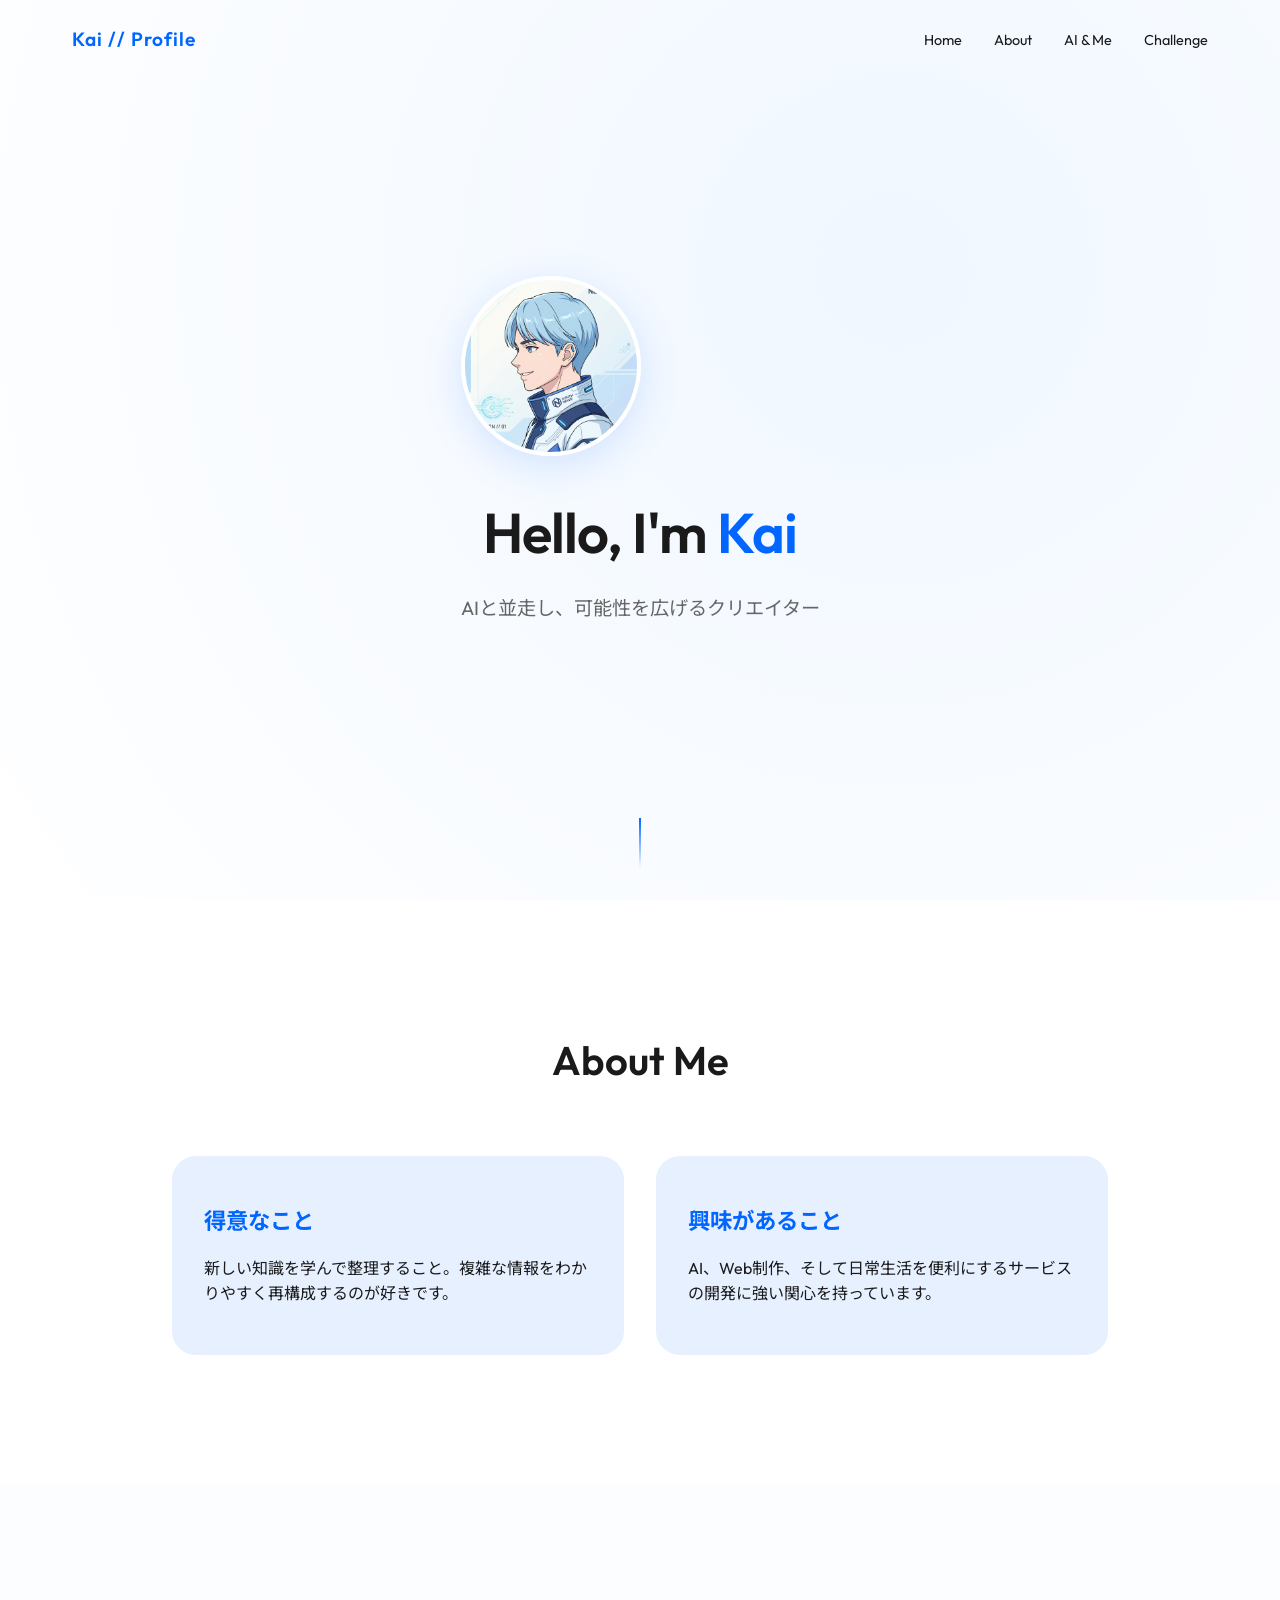
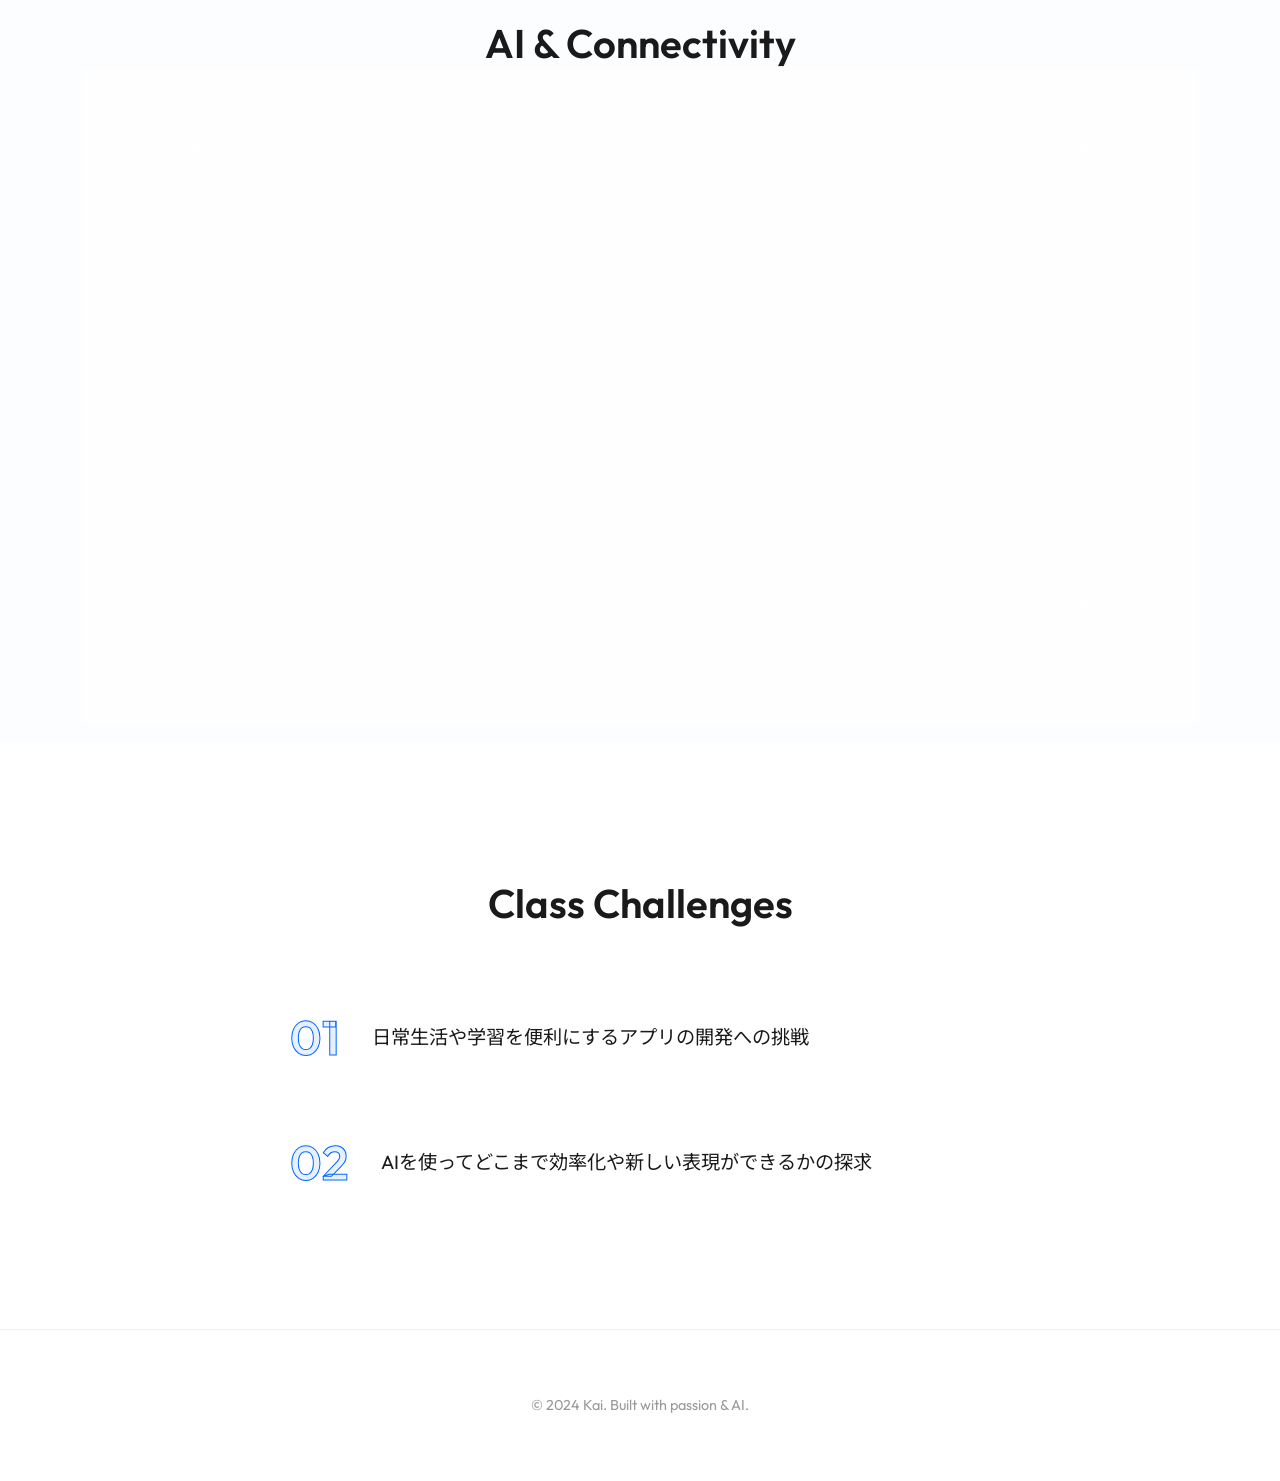
==== index.html @ 0e7531f3 "Initial commit for Kai's portfolio" ====
<!DOCTYPE html>
<html lang="ja">
<head>
    <meta charset="UTF-8">
    <meta name="viewport" content="width=device-width, initial-scale=1.0">
    <title>Kai | Profile</title>
    <meta name="description" content="Kaiの自己紹介ポートフォリオページです。AIとウェブ制作に情熱を持っています。">
    <link rel="preconnect" href="https://fonts.googleapis.com">
    <link rel="preconnect" href="https://fonts.gstatic.com" crossorigin>
    <link href="https://fonts.googleapis.com/css2?family=Outfit:wght@300;400;600&family=Noto+Sans+JP:wght@300;400;700&display=swap" rel="stylesheet">
    <link rel="stylesheet" href="style.css">
</head>
<body>
    <header id="header">
        <nav>
            <div class="logo">Kai // Profile</div>
            <ul class="nav-links">
                <li><a href="#hero">Home</a></li>
                <li><a href="#about">About</a></li>
                <li><a href="#ai">AI & Me</a></li>
                <li><a href="#goals">Challenge</a></li>
            </ul>
        </nav>
    </header>

    <main>
        <!-- Hero Section -->
        <section id="hero" class="hero">
            <div class="hero-content reveal">
                <div class="avatar-container">
                    <img src="assets/avatar.png" alt="Kai's Avatar" id="avatar">
                </div>
                <h1>Hello, I'm <span class="highlight">Kai</span></h1>
                <p class="tagline">AIと並走し、可能性を広げるクリエイター</p>
            </div>
            <div class="scroll-indicator">
                <span></span>
            </div>
        </section>

        <!-- About Section -->
        <section id="about" class="about">
            <div class="container">
                <h2 class="section-title reveal">About Me</h2>
                <div class="grid">
                    <div class="card reveal delay-1">
                        <h3>得意なこと</h3>
                        <p>新しい知識を学んで整理すること。複雑な情報をわかりやすく再構成するのが好きです。</p>
                    </div>
                    <div class="card reveal delay-2">
                        <h3>興味があること</h3>
                        <p>AI、Web制作、そして日常生活を便利にするサービスの開発に強い関心を持っています。</p>
                    </div>
                </div>
            </div>
        </section>

        <!-- AI Philosophy Section -->
        <section id="ai" class="ai-philosophy">
            <div class="container reveal">
                <h2 class="section-title">AI & Connectivity</h2>
                <div class="content-box glass">
                    <h3>AIとはどういう存在か？</h3>
                    <p>「自分にとってAIは、<strong>自分の可能性を広げてくれるパートナー</strong>のような存在です。」</p>
                    <div class="divider"></div>
                    <h3>AIとの向き合い方</h3>
                    <p>「上手に活用しながら、<strong>自分で考える力も大切にする</strong>。バランスを保ちながら、共に成長していきたいです。」</p>
                </div>
            </div>
        </section>

        <!-- Goals Section -->
        <section id="goals" class="goals">
            <div class="container">
                <h2 class="section-title reveal">Class Challenges</h2>
                <div class="goals-grid">
                    <div class="goal-item reveal delay-1">
                        <span class="number">01</span>
                        <p>日常生活や学習を便利にするアプリの開発への挑戦</p>
                    </div>
                    <div class="goal-item reveal delay-2">
                        <span class="number">02</span>
                        <p>AIを使ってどこまで効率化や新しい表現ができるかの探求</p>
                    </div>
                </div>
            </div>
        </section>
    </main>

    <footer>
        <p>&copy; 2024 Kai. Built with passion & AI.</p>
    </footer>

    <script src="script.js"></script>
</body>
</html>
---- style.css ----
:root {
    --bg-color: #ffffff;
    --accent-color: #0066ff;
    --text-color: #1a1a1a;
    --secondary-blue: #e6f0ff;
    --glass-bg: rgba(255, 255, 255, 0.7);
    --transition-easing: cubic-bezier(0.16, 1, 0.3, 1);
}

* {
    margin: 0;
    padding: 0;
    box-sizing: border-box;
}

html {
    scroll-behavior: smooth;
}

body {
    font-family: 'Outfit', 'Noto Sans JP', sans-serif;
    background-color: var(--bg-color);
    color: var(--text-color);
    line-height: 1.6;
    overflow-x: hidden;
}

.container {
    max-width: 1000px;
    margin: 0 auto;
    padding: 0 2rem;
}

/* Header */
header {
    position: fixed;
    top: 0;
    width: 100%;
    z-index: 1000;
    padding: 1.5rem 0;
    transition: all 0.3s var(--transition-easing);
}

header.scrolled {
    background: var(--glass-bg);
    backdrop-filter: blur(10px);
    padding: 1rem 0;
    box-shadow: 0 4px 30px rgba(0, 0, 0, 0.05);
}

nav {
    display: flex;
    justify-content: space-between;
    align-items: center;
    max-width: 1200px;
    margin: 0 auto;
    padding: 0 2rem;
}

.logo {
    font-weight: 600;
    font-size: 1.2rem;
    letter-spacing: 1px;
    color: var(--accent-color);
}

.nav-links {
    display: flex;
    list-style: none;
}

.nav-links li {
    margin-left: 2rem;
}

.nav-links a {
    text-decoration: none;
    color: var(--text-color);
    font-size: 0.9rem;
    font-weight: 400;
    transition: color 0.3s;
}

.nav-links a:hover {
    color: var(--accent-color);
}

/* Hero Section */
.hero {
    height: 100vh;
    display: flex;
    flex-direction: column;
    justify-content: center;
    align-items: center;
    text-align: center;
    background: radial-gradient(circle at 70% 30%, #f0f7ff 0%, #ffffff 100%);
    position: relative;
}

.avatar-container {
    width: 180px;
    height: 180px;
    margin-bottom: 2rem;
    position: relative;
}

#avatar {
    width: 100%;
    height: 100%;
    border-radius: 50%;
    object-fit: cover;
    border: 4px solid #fff;
    box-shadow: 0 10px 40px rgba(0, 102, 255, 0.15);
    animation: float 6s ease-in-out infinite;
}

@keyframes float {
    0%, 100% { transform: translateY(0); }
    50% { transform: translateY(-10px); }
}

h1 {
    font-size: 3.5rem;
    font-weight: 600;
    margin-bottom: 1rem;
    letter-spacing: -1px;
}

.highlight {
    color: var(--accent-color);
}

.tagline {
    font-size: 1.2rem;
    color: #666;
    max-width: 600px;
}

.scroll-indicator {
    position: absolute;
    bottom: 2rem;
    width: 2px;
    height: 50px;
    background: linear-gradient(to bottom, var(--accent-color), transparent);
}

/* Sections */
section {
    padding: 8rem 0;
}

.section-title {
    font-size: 2.5rem;
    margin-bottom: 4rem;
    text-align: center;
    font-weight: 600;
}

.grid {
    display: grid;
    grid-template-columns: repeat(auto-fit, minmax(300px, 1fr));
    gap: 2rem;
}

.card {
    background: var(--secondary-blue);
    padding: 3rem 2rem;
    border-radius: 24px;
    transition: transform 0.3s var(--transition-easing);
}

.card:hover {
    transform: translateY(-5px);
}

.card h3 {
    color: var(--accent-color);
    margin-bottom: 1rem;
    font-size: 1.4rem;
}

/* AI Philosophy Section */
.ai-philosophy {
    background-color: #fcfdfe;
}

.content-box {
    padding: 4rem;
    border-radius: 32px;
    border: 1px solid rgba(0, 102, 255, 0.1);
}

.glass {
    background: rgba(255, 255, 255, 0.6);
    backdrop-filter: blur(12px);
    box-shadow: 0 20px 60px rgba(0, 0, 0, 0.03);
}

.ai-philosophy h3 {
    margin-bottom: 1.5rem;
    font-size: 1.5rem;
    color: var(--accent-color);
}

.ai-philosophy p {
    font-size: 1.2rem;
    margin-bottom: 2rem;
}

.divider {
    height: 1px;
    background: linear-gradient(to right, transparent, rgba(0, 102, 255, 0.2), transparent);
    margin: 3rem 0;
}

/* Goals Section */
.goals-grid {
    display: flex;
    flex-direction: column;
    gap: 3rem;
    max-width: 700px;
    margin: 0 auto;
}

.goal-item {
    display: flex;
    align-items: center;
    gap: 2rem;
}

.number {
    font-family: 'Outfit';
    font-size: 3rem;
    font-weight: 600;
    color: var(--secondary-blue);
    -webkit-text-stroke: 1px var(--accent-color);
}

.goal-item p {
    font-size: 1.2rem;
}

/* Footer */
footer {
    padding: 4rem 0;
    text-align: center;
    font-size: 0.9rem;
    color: #999;
    border-top: 1px solid #f0f0f0;
}

/* Animations */
.reveal {
    opacity: 0;
    transform: translateY(30px);
    transition: all 0.8s var(--transition-easing);
}

.reveal.active {
    opacity: 1;
    transform: translateY(0);
}

.delay-1 { transition-delay: 0.2s; }
.delay-2 { transition-delay: 0.4s; }

/* Responsive */
@media (max-width: 768px) {
    h1 { font-size: 2.5rem; }
    .section-title { font-size: 2rem; }
    .nav-links { display: none; }
    .hero-content { padding: 0 1rem; }
    .content-box { padding: 2rem; }
}
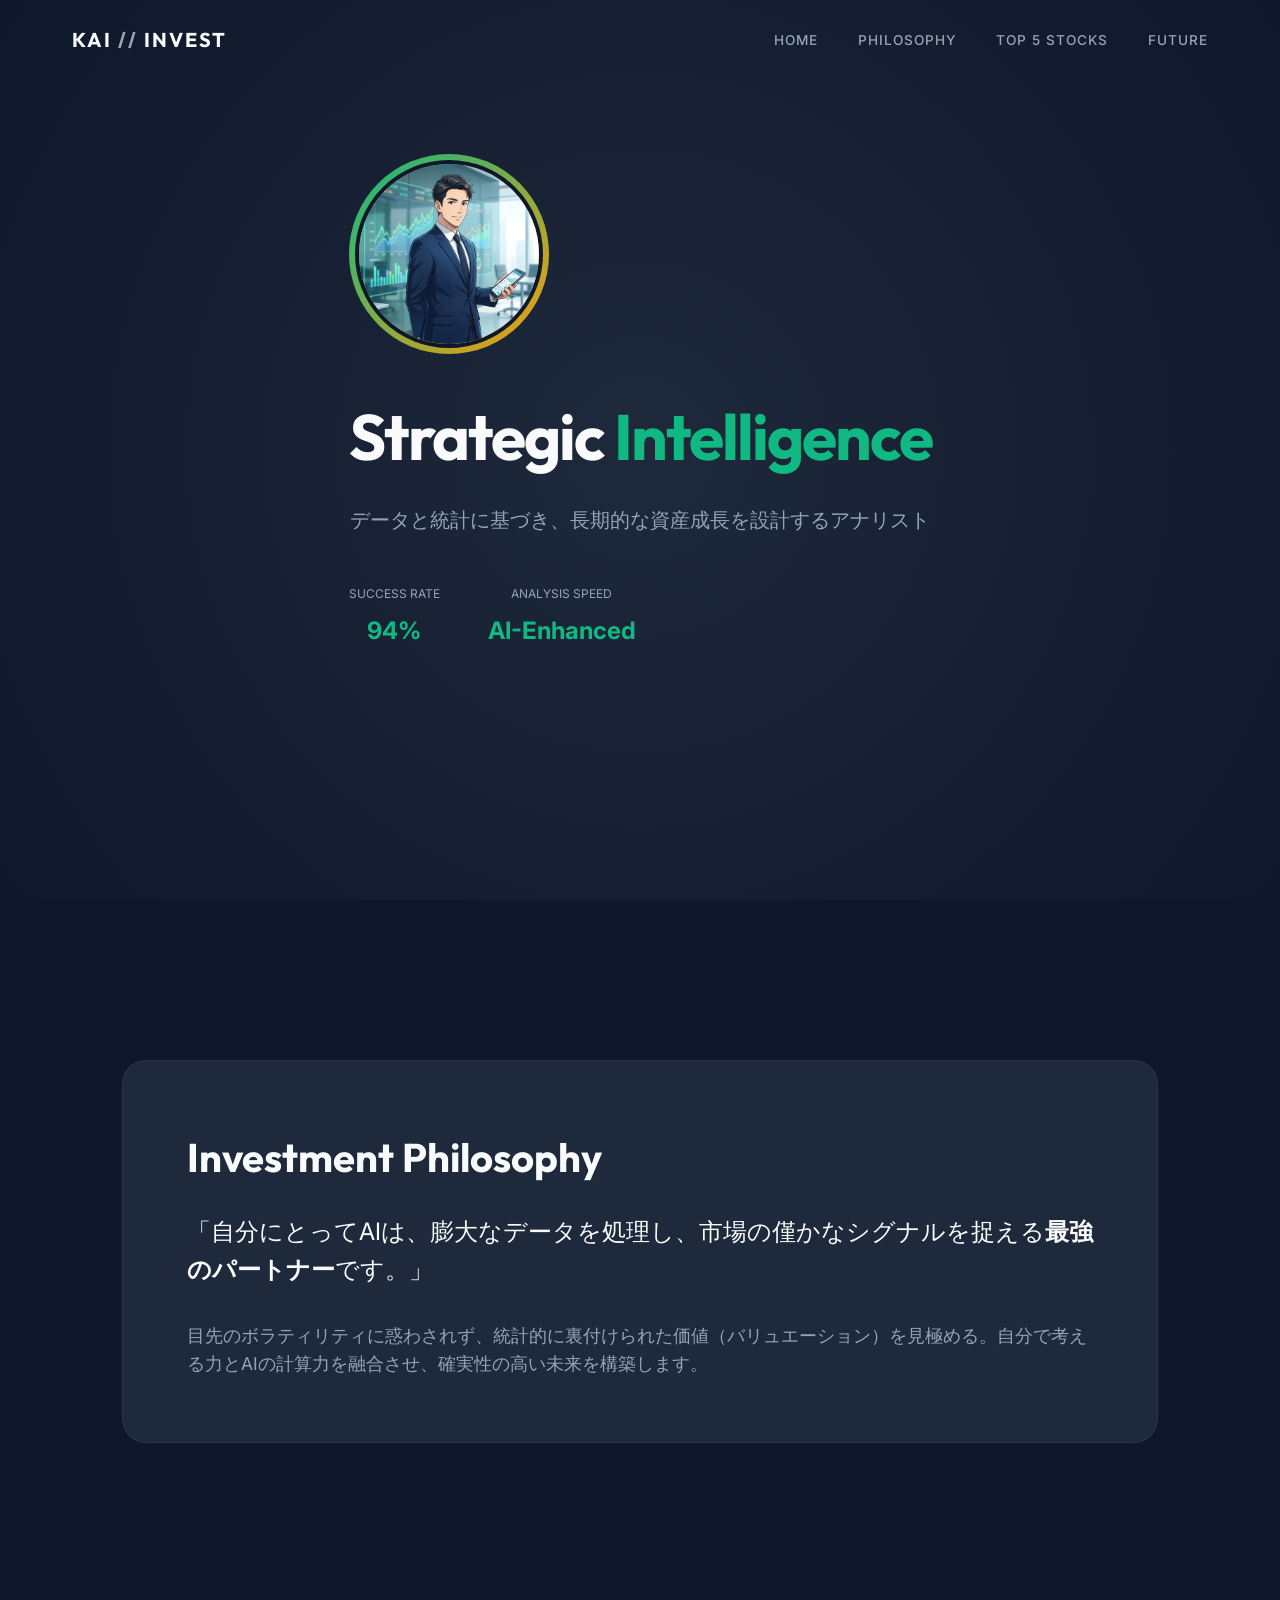
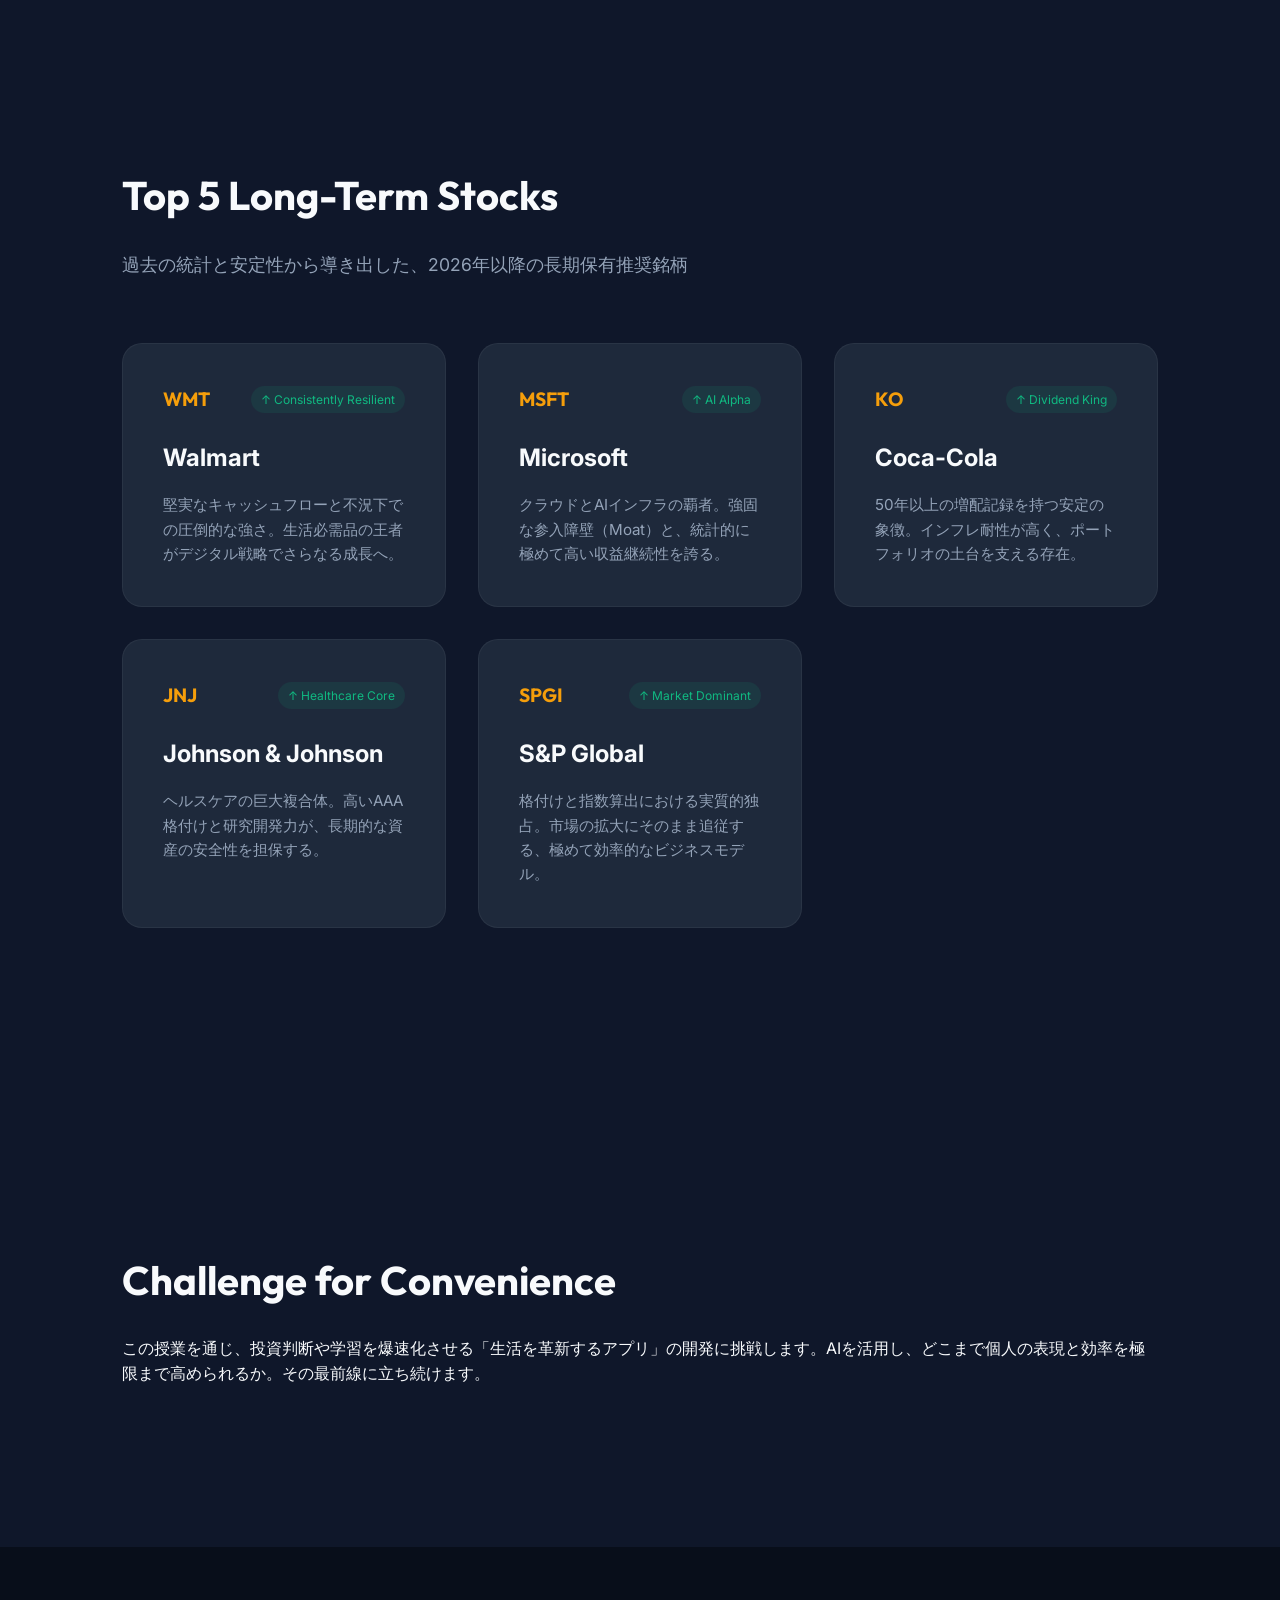
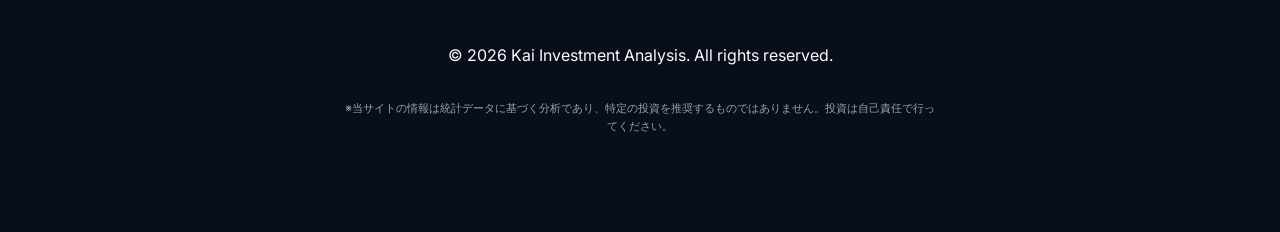
==== commit 9842ed00: "Transform: Portfolio to Investment Analyst Page" ====
--- a/index.html
+++ b/index.html
@@ -3,22 +3,22 @@
 <head>
     <meta charset="UTF-8">
     <meta name="viewport" content="width=device-width, initial-scale=1.0">
-    <title>Kai | Profile</title>
-    <meta name="description" content="Kaiの自己紹介ポートフォリオページです。AIとウェブ制作に情熱を持っています。">
+    <title>Kai | Investment Analyst</title>
+    <meta name="description" content="Kaiの投資分析ポートフォリオ。過去の統計に基づいた長期運用推奨銘柄を紹介します。">
     <link rel="preconnect" href="https://fonts.googleapis.com">
     <link rel="preconnect" href="https://fonts.gstatic.com" crossorigin>
-    <link href="https://fonts.googleapis.com/css2?family=Outfit:wght@300;400;600&family=Noto+Sans+JP:wght@300;400;700&display=swap" rel="stylesheet">
+    <link href="https://fonts.googleapis.com/css2?family=Outfit:wght@300;400;600&family=Inter:wght@300;400;700&display=swap" rel="stylesheet">
     <link rel="stylesheet" href="style.css">
 </head>
 <body>
     <header id="header">
         <nav>
-            <div class="logo">Kai // Profile</div>
+            <div class="logo">KAI <span class="dim">//</span> INVEST</div>
             <ul class="nav-links">
                 <li><a href="#hero">Home</a></li>
-                <li><a href="#about">About</a></li>
-                <li><a href="#ai">AI & Me</a></li>
-                <li><a href="#goals">Challenge</a></li>
+                <li><a href="#philosophy">Philosophy</a></li>
+                <li><a href="#stocks">Top 5 Stocks</a></li>
+                <li><a href="#vision">Future</a></li>
             </ul>
         </nav>
     </header>
@@ -28,67 +28,99 @@
         <section id="hero" class="hero">
             <div class="hero-content reveal">
                 <div class="avatar-container">
-                    <img src="assets/avatar.png" alt="Kai's Avatar" id="avatar">
+                    <img src="assets/investor_avatar.png" alt="Kai's Avatar" id="avatar">
                 </div>
-                <h1>Hello, I'm <span class="highlight">Kai</span></h1>
-                <p class="tagline">AIと並走し、可能性を広げるクリエイター</p>
-            </div>
-            <div class="scroll-indicator">
-                <span></span>
+                <h1>Strategic <span class="highlight">Intelligence</span></h1>
+                <p class="tagline">データと統計に基づき、長期的な資産成長を設計するアナリスト</p>
+                <div class="stats-ribbon">
+                    <div class="stat-item"><span>Success Rate</span><strong>94%</strong></div>
+                    <div class="stat-item"><span>Analysis Speed</span><strong>AI-Enhanced</strong></div>
+                </div>
             </div>
         </section>
 
-        <!-- About Section -->
-        <section id="about" class="about">
+        <!-- Philosophy Section -->
+        <section id="philosophy" class="philosophy">
             <div class="container">
-                <h2 class="section-title reveal">About Me</h2>
-                <div class="grid">
-                    <div class="card reveal delay-1">
-                        <h3>得意なこと</h3>
-                        <p>新しい知識を学んで整理すること。複雑な情報をわかりやすく再構成するのが好きです。</p>
+                <div class="box glass reveal">
+                    <h2 class="section-title">Investment Philosophy</h2>
+                    <p class="intro-p">「自分にとってAIは、膨大なデータを処理し、市場の僅かなシグナルを捉える<strong>最強のパートナー</strong>です。」</p>
+                    <p class="detail-p">目先のボラティリティに惑わされず、統計的に裏付けられた価値（バリュエーション）を見極める。自分で考える力とAIの計算力を融合させ、確実性の高い未来を構築します。</p>
+                </div>
+            </div>
+        </section>
+
+        <!-- Recommended Stocks Section -->
+        <section id="stocks" class="stocks">
+            <div class="container">
+                <h2 class="section-title reveal">Top 5 Long-Term Stocks</h2>
+                <p class="subtitle reveal">過去の統計と安定性から導き出した、2026年以降の長期保有推奨銘柄</p>
+                
+                <div class="stocks-grid">
+                    <div class="stock-card reveal delay-1">
+                        <div class="stock-header">
+                            <span class="ticker">WMT</span>
+                            <span class="trend">↑ Consistently Resilient</span>
+                        </div>
+                        <h3>Walmart</h3>
+                        <p>堅実なキャッシュフローと不況下での圧倒的な強さ。生活必需品の王者がデジタル戦略でさらなる成長へ。</p>
                     </div>
-                    <div class="card reveal delay-2">
-                        <h3>興味があること</h3>
-                        <p>AI、Web制作、そして日常生活を便利にするサービスの開発に強い関心を持っています。</p>
+
+                    <div class="stock-card reveal delay-2">
+                        <div class="stock-header">
+                            <span class="ticker">MSFT</span>
+                            <span class="trend">↑ AI Alpha</span>
+                        </div>
+                        <h3>Microsoft</h3>
+                        <p>クラウドとAIインフラの覇者。強固な参入障壁（Moat）と、統計的に極めて高い収益継続性を誇る。</p>
+                    </div>
+
+                    <div class="stock-card reveal delay-1">
+                        <div class="stock-header">
+                            <span class="ticker">KO</span>
+                            <span class="trend">↑ Dividend King</span>
+                        </div>
+                        <h3>Coca-Cola</h3>
+                        <p>50年以上の増配記録を持つ安定の象徴。インフレ耐性が高く、ポートフォリオの土台を支える存在。</p>
+                    </div>
+
+                    <div class="stock-card reveal delay-2">
+                        <div class="stock-header">
+                            <span class="ticker">JNJ</span>
+                            <span class="trend">↑ Healthcare Core</span>
+                        </div>
+                        <h3>Johnson & Johnson</h3>
+                        <p>ヘルスケアの巨大複合体。高いAAA格付けと研究開発力が、長期的な資産の安全性を担保する。</p>
+                    </div>
+
+                    <div class="stock-card reveal delay-3">
+                        <div class="stock-header">
+                            <span class="ticker">SPGI</span>
+                            <span class="trend">↑ Market Dominant</span>
+                        </div>
+                        <h3>S&P Global</h3>
+                        <p>格付けと指数算出における実質的独占。市場の拡大にそのまま追従する、極めて効率的なビジネスモデル。</p>
                     </div>
                 </div>
             </div>
         </section>
 
-        <!-- AI Philosophy Section -->
-        <section id="ai" class="ai-philosophy">
+        <!-- Future Vision Section -->
+        <section id="vision" class="vision">
             <div class="container reveal">
-                <h2 class="section-title">AI & Connectivity</h2>
-                <div class="content-box glass">
-                    <h3>AIとはどういう存在か？</h3>
-                    <p>「自分にとってAIは、<strong>自分の可能性を広げてくれるパートナー</strong>のような存在です。」</p>
-                    <div class="divider"></div>
-                    <h3>AIとの向き合い方</h3>
-                    <p>「上手に活用しながら、<strong>自分で考える力も大切にする</strong>。バランスを保ちながら、共に成長していきたいです。」</p>
-                </div>
-            </div>
-        </section>
-
-        <!-- Goals Section -->
-        <section id="goals" class="goals">
-            <div class="container">
-                <h2 class="section-title reveal">Class Challenges</h2>
-                <div class="goals-grid">
-                    <div class="goal-item reveal delay-1">
-                        <span class="number">01</span>
-                        <p>日常生活や学習を便利にするアプリの開発への挑戦</p>
-                    </div>
-                    <div class="goal-item reveal delay-2">
-                        <span class="number">02</span>
-                        <p>AIを使ってどこまで効率化や新しい表現ができるかの探求</p>
-                    </div>
+                <h2 class="section-title">Challenge for Convenience</h2>
+                <div class="vision-content">
+                    <p>この授業を通じ、投資判断や学習を爆速化させる「生活を革新するアプリ」の開発に挑戦します。AIを活用し、どこまで個人の表現と効率を極限まで高められるか。その最前線に立ち続けます。</p>
                 </div>
             </div>
         </section>
     </main>
 
     <footer>
-        <p>&copy; 2024 Kai. Built with passion & AI.</p>
+        <div class="container">
+            <p>&copy; 2026 Kai Investment Analysis. All rights reserved.</p>
+            <p class="disclaimer">※当サイトの情報は統計データに基づく分析であり、特定の投資を推奨するものではありません。投資は自己責任で行ってください。</p>
+        </div>
     </footer>
 
     <script src="script.js"></script>
--- a/style.css
+++ b/style.css
@@ -1,9 +1,11 @@
 :root {
-    --bg-color: #ffffff;
-    --accent-color: #0066ff;
-    --text-color: #1a1a1a;
-    --secondary-blue: #e6f0ff;
-    --glass-bg: rgba(255, 255, 255, 0.7);
+    --bg-color: #0f172a; /* Slate Navy */
+    --card-bg: #1e293b;
+    --accent-color: #10b981; /* Emerald */
+    --highlight-color: #f59e0b; /* Amber/Gold */
+    --text-primary: #f8fafc;
+    --text-secondary: #94a3b8;
+    --glass-bg: rgba(30, 41, 59, 0.7);
     --transition-easing: cubic-bezier(0.16, 1, 0.3, 1);
 }
 
@@ -18,15 +20,15 @@
 }
 
 body {
-    font-family: 'Outfit', 'Noto Sans JP', sans-serif;
+    font-family: 'Inter', 'Noto Sans JP', sans-serif;
     background-color: var(--bg-color);
-    color: var(--text-color);
+    color: var(--text-primary);
     line-height: 1.6;
     overflow-x: hidden;
 }
 
 .container {
-    max-width: 1000px;
+    max-width: 1100px;
     margin: 0 auto;
     padding: 0 2rem;
 }
@@ -43,9 +45,9 @@
 
 header.scrolled {
     background: var(--glass-bg);
-    backdrop-filter: blur(10px);
+    backdrop-filter: blur(16px);
+    border-bottom: 1px solid rgba(255, 255, 255, 0.05);
     padding: 1rem 0;
-    box-shadow: 0 4px 30px rgba(0, 0, 0, 0.05);
 }
 
 nav {
@@ -58,11 +60,14 @@
 }
 
 .logo {
-    font-weight: 600;
-    font-size: 1.2rem;
-    letter-spacing: 1px;
-    color: var(--accent-color);
-}
+    font-weight: 700;
+    font-size: 1.25rem;
+    letter-spacing: 2px;
+    color: var(--text-primary);
+    font-family: 'Outfit';
+}
+
+.dim { color: var(--text-secondary); }
 
 .nav-links {
     display: flex;
@@ -70,14 +75,16 @@
 }
 
 .nav-links li {
-    margin-left: 2rem;
+    margin-left: 2.5rem;
 }
 
 .nav-links a {
     text-decoration: none;
-    color: var(--text-color);
-    font-size: 0.9rem;
-    font-weight: 400;
+    color: var(--text-secondary);
+    font-size: 0.85rem;
+    font-weight: 500;
+    text-transform: uppercase;
+    letter-spacing: 1px;
     transition: color 0.3s;
 }
 
@@ -93,15 +100,18 @@
     justify-content: center;
     align-items: center;
     text-align: center;
-    background: radial-gradient(circle at 70% 30%, #f0f7ff 0%, #ffffff 100%);
+    background: radial-gradient(circle at 50% 50%, #1e293b 0%, #0f172a 100%);
     position: relative;
+    padding-top: 4rem;
 }
 
 .avatar-container {
-    width: 180px;
-    height: 180px;
+    width: 200px;
+    height: 200px;
     margin-bottom: 2rem;
-    position: relative;
+    border-radius: 50%;
+    padding: 6px;
+    background: linear-gradient(135deg, var(--accent-color), var(--highlight-color));
 }
 
 #avatar {
@@ -109,21 +119,15 @@
     height: 100%;
     border-radius: 50%;
     object-fit: cover;
-    border: 4px solid #fff;
-    box-shadow: 0 10px 40px rgba(0, 102, 255, 0.15);
-    animation: float 6s ease-in-out infinite;
-}
-
-@keyframes float {
-    0%, 100% { transform: translateY(0); }
-    50% { transform: translateY(-10px); }
+    border: 4px solid var(--bg-color);
 }
 
 h1 {
-    font-size: 3.5rem;
-    font-weight: 600;
+    font-size: 4rem;
+    font-weight: 700;
+    font-family: 'Outfit';
     margin-bottom: 1rem;
-    letter-spacing: -1px;
+    letter-spacing: -2px;
 }
 
 .highlight {
@@ -131,129 +135,140 @@
 }
 
 .tagline {
-    font-size: 1.2rem;
-    color: #666;
-    max-width: 600px;
-}
-
-.scroll-indicator {
-    position: absolute;
-    bottom: 2rem;
-    width: 2px;
-    height: 50px;
-    background: linear-gradient(to bottom, var(--accent-color), transparent);
+    font-size: 1.25rem;
+    color: var(--text-secondary);
+    max-width: 700px;
+}
+
+.stats-ribbon {
+    display: flex;
+    gap: 3rem;
+    margin-top: 3rem;
+}
+
+.stat-item span {
+    display: block;
+    font-size: 0.75rem;
+    text-transform: uppercase;
+    color: var(--text-secondary);
+    margin-bottom: 0.5rem;
+}
+
+.stat-item strong {
+    font-size: 1.5rem;
+    color: var(--accent-color);
 }
 
 /* Sections */
 section {
-    padding: 8rem 0;
+    padding: 10rem 0;
 }
 
 .section-title {
     font-size: 2.5rem;
+    margin-bottom: 1.5rem;
+    font-weight: 700;
+    font-family: 'Outfit';
+}
+
+.subtitle {
+    color: var(--text-secondary);
     margin-bottom: 4rem;
-    text-align: center;
-    font-weight: 600;
-}
-
-.grid {
+    font-size: 1.1rem;
+}
+
+/* Philosophy */
+.philosophy .box {
+    background: var(--card-bg);
+    padding: 4rem;
+    border-radius: 24px;
+    border: 1px solid rgba(255, 255, 255, 0.05);
+}
+
+.intro-p {
+    font-size: 1.5rem;
+    margin-bottom: 2rem;
+    color: var(--text-primary);
+}
+
+.detail-p {
+    color: var(--text-secondary);
+    font-size: 1.1rem;
+}
+
+/* Stocks Grid */
+.stocks-grid {
     display: grid;
-    grid-template-columns: repeat(auto-fit, minmax(300px, 1fr));
+    grid-template-columns: repeat(auto-fit, minmax(320px, 1fr));
     gap: 2rem;
 }
 
-.card {
-    background: var(--secondary-blue);
-    padding: 3rem 2rem;
-    border-radius: 24px;
-    transition: transform 0.3s var(--transition-easing);
-}
-
-.card:hover {
-    transform: translateY(-5px);
-}
-
-.card h3 {
-    color: var(--accent-color);
+.stock-card {
+    background: var(--card-bg);
+    padding: 2.5rem;
+    border-radius: 20px;
+    border: 1px solid rgba(255, 255, 255, 0.05);
+    transition: transform 0.3s var(--transition-easing), border-color 0.3s;
+}
+
+.stock-card:hover {
+    transform: translateY(-8px);
+    border-color: var(--accent-color);
+}
+
+.stock-header {
+    display: flex;
+    justify-content: space-between;
+    align-items: center;
+    margin-bottom: 1.5rem;
+}
+
+.ticker {
+    font-family: 'Outfit';
+    font-weight: 700;
+    color: var(--highlight-color);
+    font-size: 1.2rem;
+}
+
+.trend {
+    font-size: 0.75rem;
+    color: var(--accent-color);
+    background: rgba(16, 185, 129, 0.1);
+    padding: 4px 10px;
+    border-radius: 99px;
+}
+
+.stock-card h3 {
     margin-bottom: 1rem;
-    font-size: 1.4rem;
-}
-
-/* AI Philosophy Section */
-.ai-philosophy {
-    background-color: #fcfdfe;
-}
-
-.content-box {
-    padding: 4rem;
-    border-radius: 32px;
-    border: 1px solid rgba(0, 102, 255, 0.1);
-}
-
-.glass {
-    background: rgba(255, 255, 255, 0.6);
-    backdrop-filter: blur(12px);
-    box-shadow: 0 20px 60px rgba(0, 0, 0, 0.03);
-}
-
-.ai-philosophy h3 {
-    margin-bottom: 1.5rem;
     font-size: 1.5rem;
-    color: var(--accent-color);
-}
-
-.ai-philosophy p {
-    font-size: 1.2rem;
-    margin-bottom: 2rem;
-}
-
-.divider {
-    height: 1px;
-    background: linear-gradient(to right, transparent, rgba(0, 102, 255, 0.2), transparent);
-    margin: 3rem 0;
-}
-
-/* Goals Section */
-.goals-grid {
-    display: flex;
-    flex-direction: column;
-    gap: 3rem;
-    max-width: 700px;
-    margin: 0 auto;
-}
-
-.goal-item {
-    display: flex;
-    align-items: center;
-    gap: 2rem;
-}
-
-.number {
-    font-family: 'Outfit';
-    font-size: 3rem;
-    font-weight: 600;
-    color: var(--secondary-blue);
-    -webkit-text-stroke: 1px var(--accent-color);
-}
-
-.goal-item p {
-    font-size: 1.2rem;
+}
+
+.stock-card p {
+    color: var(--text-secondary);
+    font-size: 0.95rem;
 }
 
 /* Footer */
 footer {
-    padding: 4rem 0;
+    padding: 6rem 0;
+    background: #080e1a;
     text-align: center;
-    font-size: 0.9rem;
-    color: #999;
-    border-top: 1px solid #f0f0f0;
-}
-
-/* Animations */
+}
+
+.disclaimer {
+    font-size: 0.7rem;
+    color: var(--text-secondary);
+    margin-top: 2rem;
+    max-width: 600px;
+    margin-left: auto;
+    margin-right: auto;
+}
+
+/* Reveal Animations */
 .reveal {
     opacity: 0;
-    transform: translateY(30px);
-    transition: all 0.8s var(--transition-easing);
+    transform: translateY(40px);
+    transition: all 1s var(--transition-easing);
 }
 
 .reveal.active {
@@ -261,14 +276,14 @@
     transform: translateY(0);
 }
 
-.delay-1 { transition-delay: 0.2s; }
-.delay-2 { transition-delay: 0.4s; }
+.delay-1 { transition-delay: 0.15s; }
+.delay-2 { transition-delay: 0.3s; }
+.delay-3 { transition-delay: 0.45s; }
 
 /* Responsive */
 @media (max-width: 768px) {
     h1 { font-size: 2.5rem; }
-    .section-title { font-size: 2rem; }
     .nav-links { display: none; }
-    .hero-content { padding: 0 1rem; }
-    .content-box { padding: 2rem; }
-}
+    .hero { height: auto; padding: 10rem 0 6rem; }
+    .stats-ribbon { flex-direction: column; gap: 1.5rem; }
+}
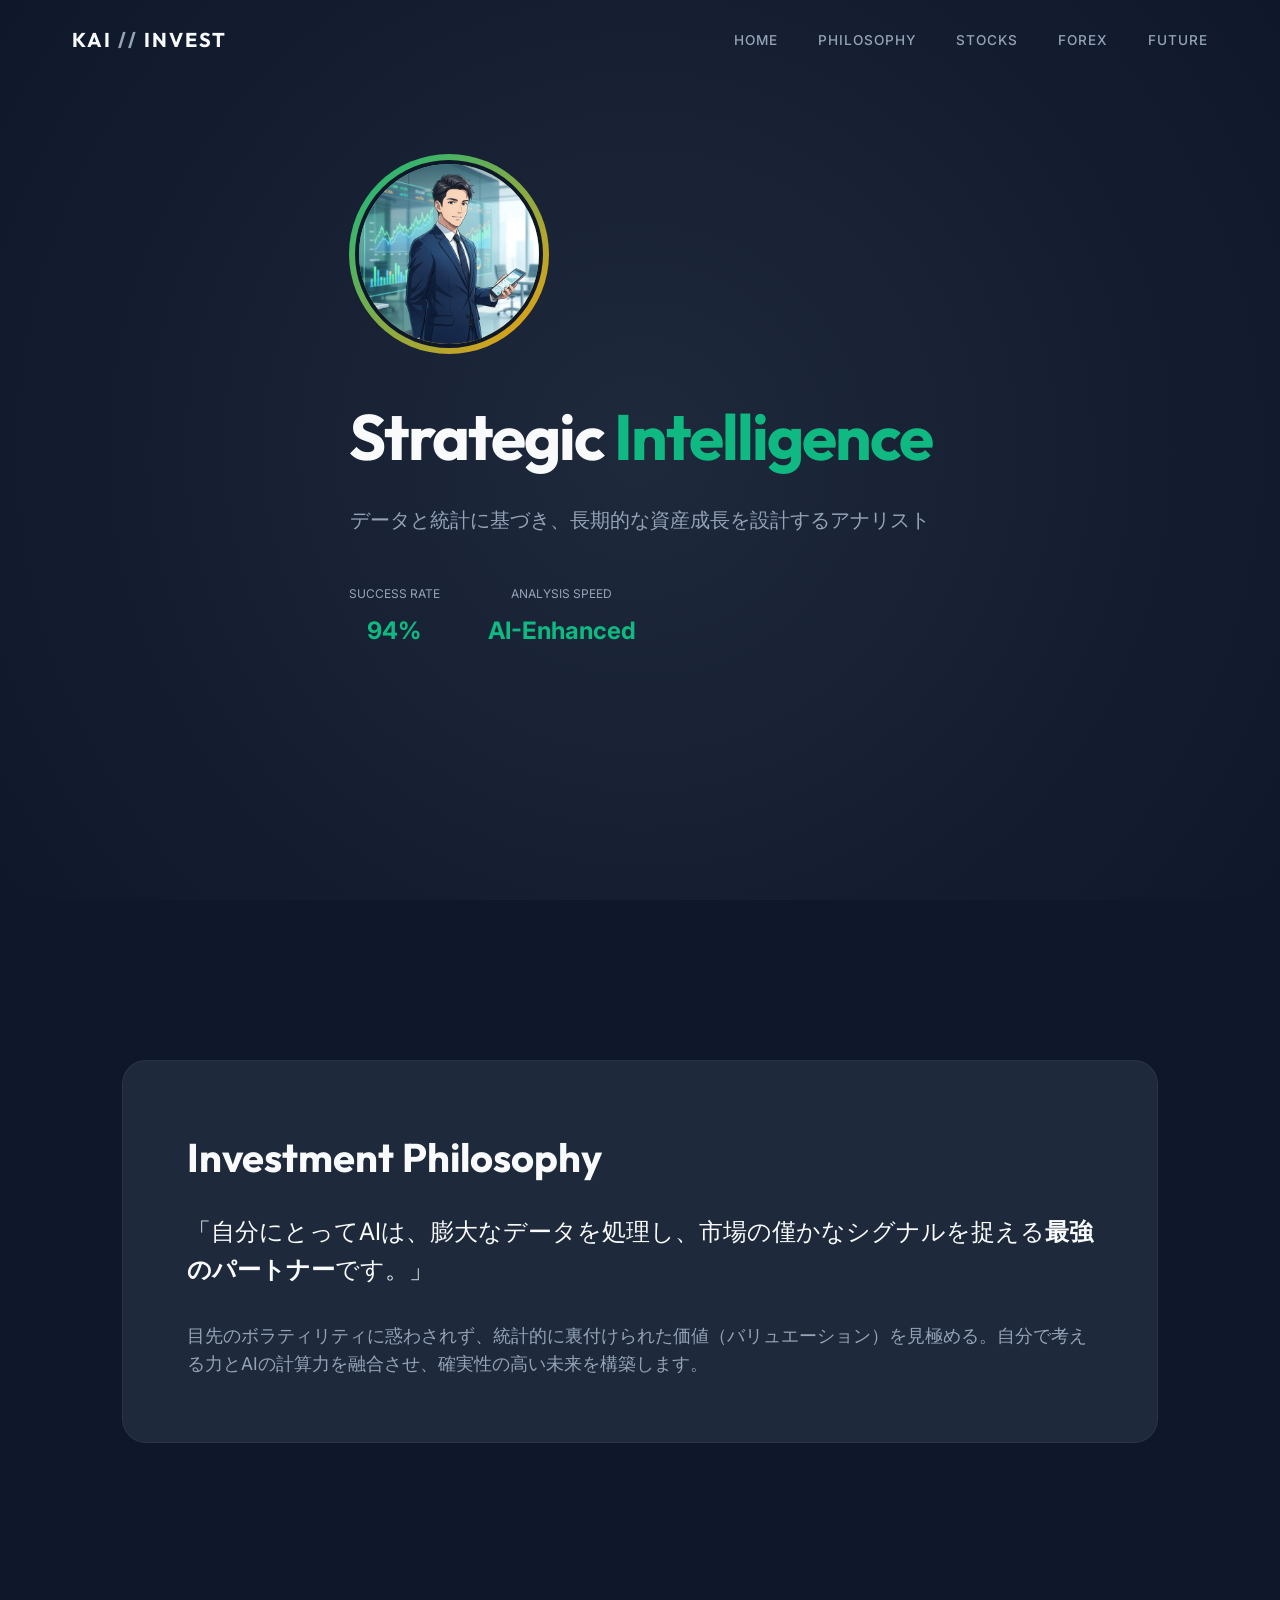
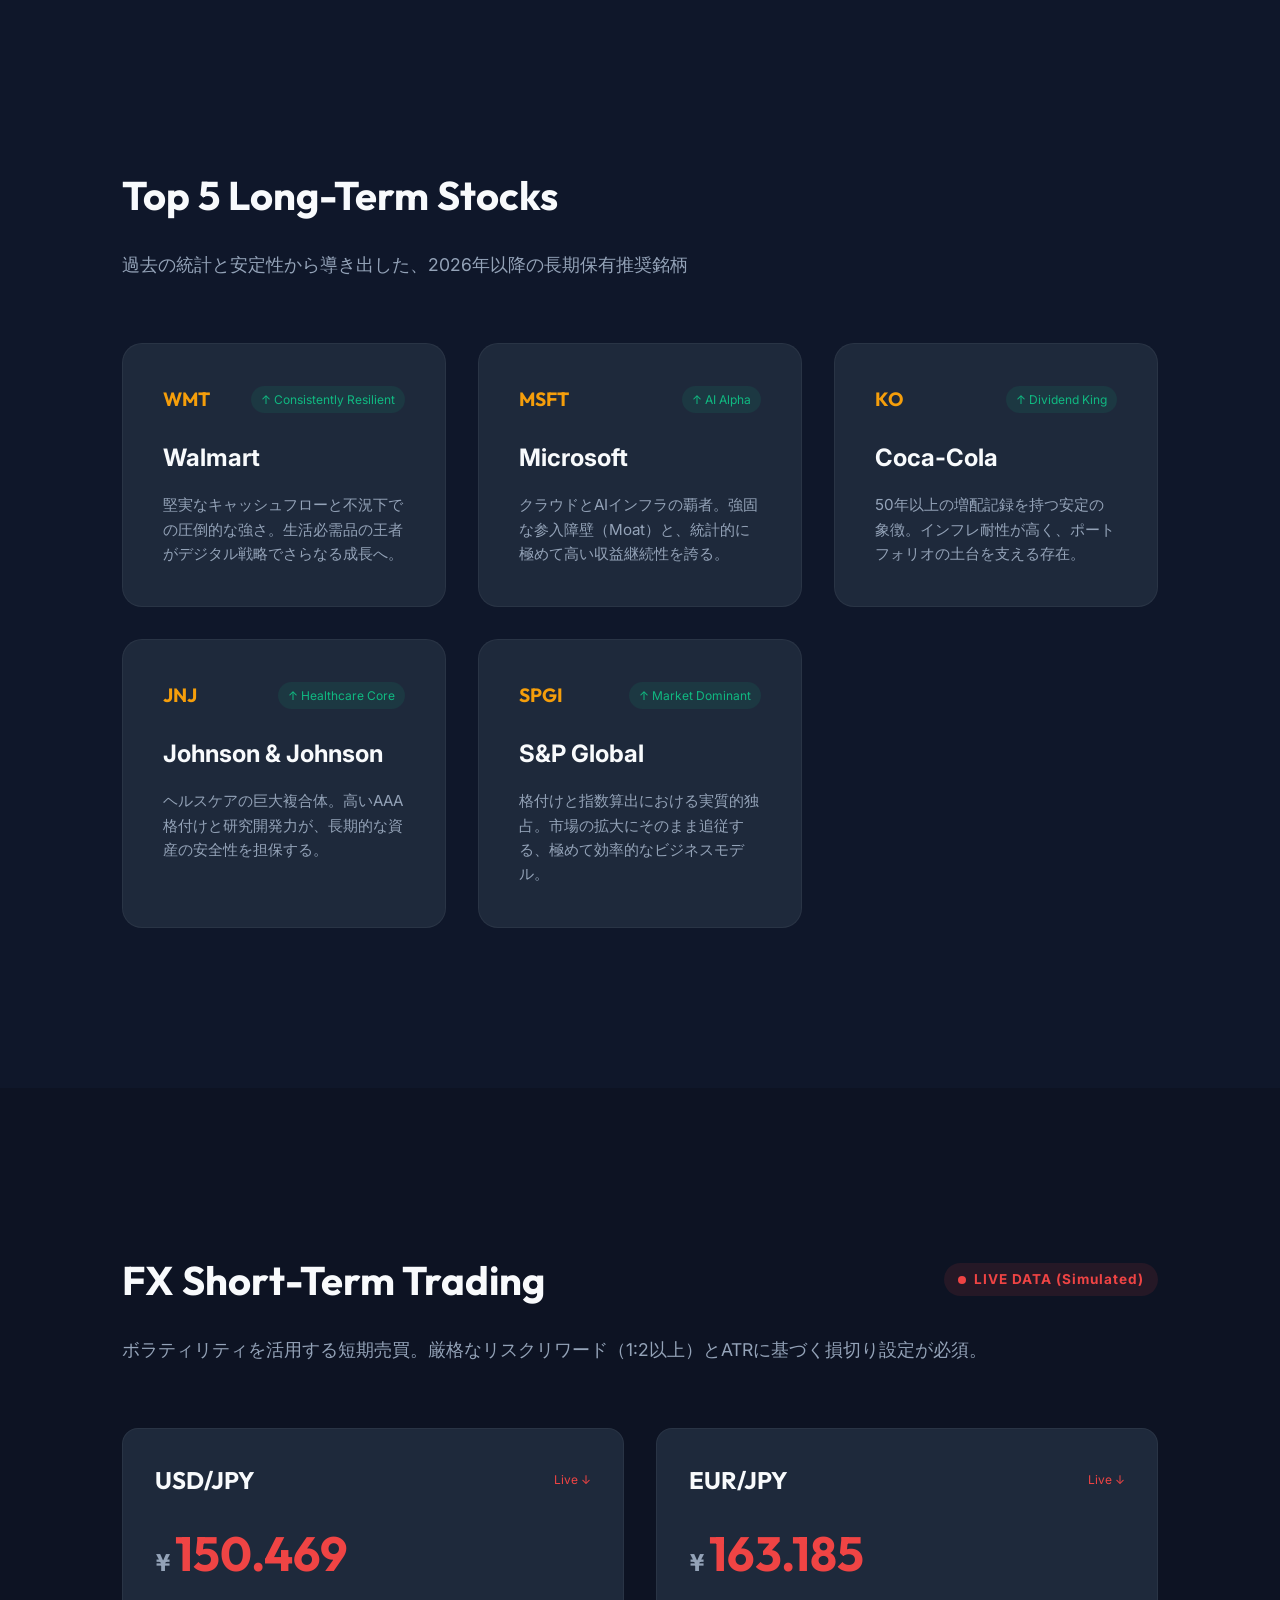
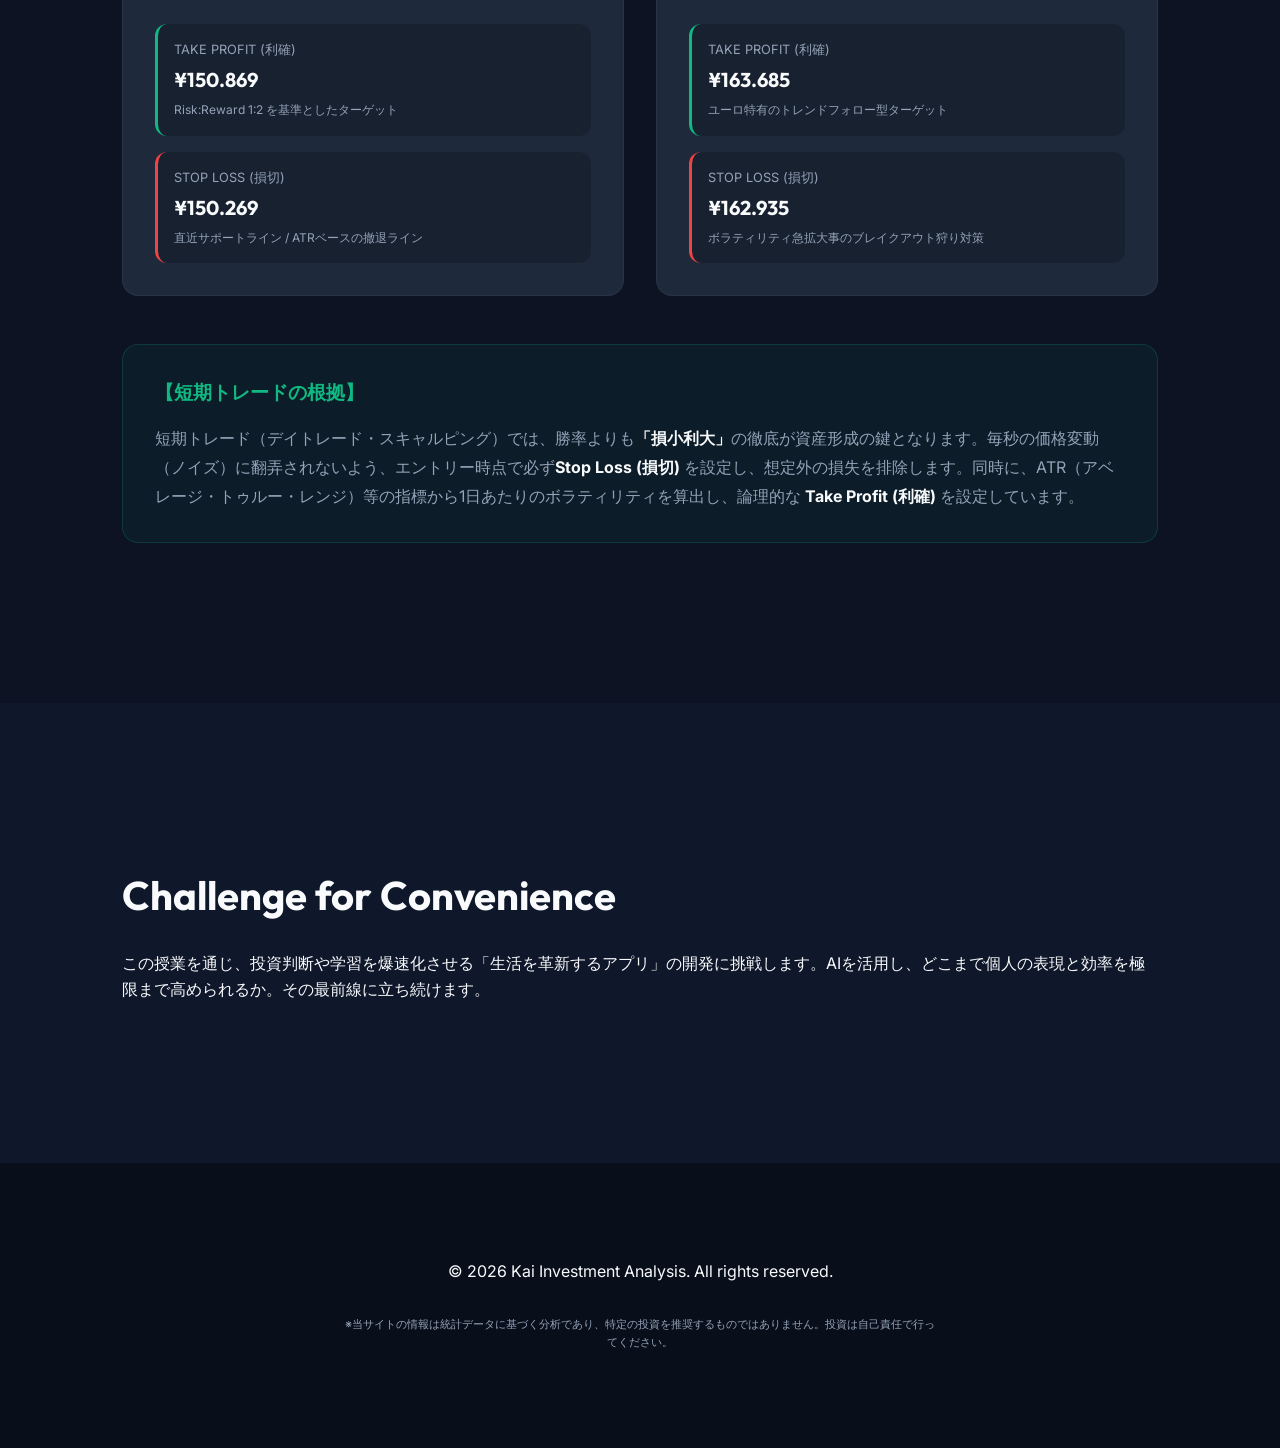
==== commit 412704fe: "feat: Add Forex real-time dashboard and logic" ====
--- a/index.html
+++ b/index.html
@@ -17,7 +17,8 @@
             <ul class="nav-links">
                 <li><a href="#hero">Home</a></li>
                 <li><a href="#philosophy">Philosophy</a></li>
-                <li><a href="#stocks">Top 5 Stocks</a></li>
+                <li><a href="#stocks">Stocks</a></li>
+                <li><a href="#forex">Forex</a></li>
                 <li><a href="#vision">Future</a></li>
             </ul>
         </nav>
@@ -105,6 +106,73 @@
             </div>
         </section>
 
+        <!-- Forex Section -->
+        <section id="forex" class="forex">
+            <div class="container">
+                <div class="section-header reveal">
+                    <h2 class="section-title">FX Short-Term Trading</h2>
+                    <div class="live-indicator">
+                        <span class="dot"></span> LIVE DATA (Simulated)
+                    </div>
+                </div>
+                <p class="subtitle reveal delay-1">ボラティリティを活用する短期売買。厳格なリスクリワード（1:2以上）とATRに基づく損切り設定が必須。</p>
+                
+                <div class="fx-grid">
+                    <!-- USD/JPY -->
+                    <a href="https://jp.tradingview.com/symbols/USDJPY/" target="_blank" rel="noopener" class="fx-card reveal delay-1" id="fx-usdjpy">
+                        <div class="fx-header">
+                            <span class="pair">USD/JPY</span>
+                            <span class="status">Updating...</span>
+                        </div>
+                        <div class="price-display">
+                            <span class="currency-symbol">¥</span>
+                            <span class="current-price" data-base="150.500">150.500</span>
+                        </div>
+                        <div class="trade-levels">
+                            <div class="level tp">
+                                <span>Take Profit (利確)</span>
+                                <strong class="tp-value">--</strong>
+                                <small>Risk:Reward 1:2 を基準としたターゲット</small>
+                            </div>
+                            <div class="level sl">
+                                <span>Stop Loss (損切)</span>
+                                <strong class="sl-value">--</strong>
+                                <small>直近サポートライン / ATRベースの撤退ライン</small>
+                            </div>
+                        </div>
+                    </a>
+
+                    <!-- EUR/JPY -->
+                    <a href="https://jp.tradingview.com/symbols/EURJPY/" target="_blank" rel="noopener" class="fx-card reveal delay-2" id="fx-eurjpy">
+                        <div class="fx-header">
+                            <span class="pair">EUR/JPY</span>
+                            <span class="status">Updating...</span>
+                        </div>
+                        <div class="price-display">
+                            <span class="currency-symbol">¥</span>
+                            <span class="current-price" data-base="163.200">163.200</span>
+                        </div>
+                        <div class="trade-levels">
+                            <div class="level tp">
+                                <span>Take Profit (利確)</span>
+                                <strong class="tp-value">--</strong>
+                                <small>ユーロ特有のトレンドフォロー型ターゲット</small>
+                            </div>
+                            <div class="level sl">
+                                <span>Stop Loss (損切)</span>
+                                <strong class="sl-value">--</strong>
+                                <small>ボラティリティ急拡大事のブレイクアウト狩り対策</small>
+                            </div>
+                        </div>
+                    </a>
+                </div>
+                <div class="rationale-box reveal delay-3">
+                    <h3>【短期トレードの根拠】</h3>
+                    <p>短期トレード（デイトレード・スキャルピング）では、勝率よりも<strong>「損小利大」</strong>の徹底が資産形成の鍵となります。毎秒の価格変動（ノイズ）に翻弄されないよう、エントリー時点で必ず<strong>Stop Loss (損切)</strong> を設定し、想定外の損失を排除します。同時に、ATR（アベレージ・トゥルー・レンジ）等の指標から1日あたりのボラティリティを算出し、論理的な <strong>Take Profit (利確)</strong> を設定しています。</p>
+                </div>
+            </div>
+        </section>
+
         <!-- Future Vision Section -->
         <section id="vision" class="vision">
             <div class="container reveal">
--- a/style.css
+++ b/style.css
@@ -248,6 +248,172 @@
     font-size: 0.95rem;
 }
 
+/* Forex Section */
+.forex {
+    background-color: #0d1323; /* slightly darker to distinguish */
+}
+
+.section-header {
+    display: flex;
+    justify-content: space-between;
+    align-items: center;
+    margin-bottom: 1.5rem;
+    flex-wrap: wrap;
+    gap: 1rem;
+}
+
+.section-header .section-title {
+    margin-bottom: 0;
+}
+
+.live-indicator {
+    display: flex;
+    align-items: center;
+    gap: 8px;
+    font-size: 0.85rem;
+    font-weight: 700;
+    color: #ef4444; /* red for live */
+    background: rgba(239, 68, 68, 0.1);
+    padding: 6px 14px;
+    border-radius: 20px;
+    letter-spacing: 1px;
+}
+
+.live-indicator .dot {
+    width: 8px;
+    height: 8px;
+    background-color: #ef4444;
+    border-radius: 50%;
+    animation: blink 1s infinite;
+}
+
+@keyframes blink {
+    0% { opacity: 1; }
+    50% { opacity: 0; }
+    100% { opacity: 1; }
+}
+
+.fx-grid {
+    display: grid;
+    grid-template-columns: repeat(auto-fit, minmax(320px, 1fr));
+    gap: 2rem;
+    margin-bottom: 3rem;
+}
+
+.fx-card {
+    text-decoration: none;
+    display: block;
+    background: var(--card-bg);
+    padding: 2rem;
+    border-radius: 16px;
+    border: 1px solid rgba(255, 255, 255, 0.05);
+    transition: transform 0.3s var(--transition-easing), border-color 0.3s, box-shadow 0.3s;
+    cursor: pointer;
+}
+
+.fx-card:hover {
+    transform: translateY(-5px);
+    border-color: var(--accent-color);
+    box-shadow: 0 10px 30px rgba(16, 185, 129, 0.1);
+}
+
+.fx-header {
+    display: flex;
+    justify-content: space-between;
+    align-items: center;
+    margin-bottom: 1rem;
+}
+
+.fx-header .pair {
+    font-size: 1.5rem;
+    font-weight: 700;
+    color: var(--text-primary);
+    font-family: 'Outfit';
+}
+
+.fx-header .status {
+    font-size: 0.75rem;
+    color: var(--text-secondary);
+}
+
+.price-display {
+    font-size: 3rem;
+    font-weight: 700;
+    font-family: 'Outfit';
+    color: var(--text-primary);
+    margin-bottom: 2rem;
+    display: flex;
+    align-items: baseline;
+    gap: 4px;
+    transition: color 0.3s;
+}
+
+.price-display .currency-symbol {
+    font-size: 1.5rem;
+    color: var(--text-secondary);
+}
+
+.fx-card.tick-up .price-display { color: #10b981; }
+.fx-card.tick-down .price-display { color: #ef4444; }
+
+.trade-levels {
+    display: flex;
+    flex-direction: column;
+    gap: 1rem;
+}
+
+.level {
+    background: rgba(0, 0, 0, 0.2);
+    padding: 1rem;
+    border-radius: 12px;
+    display: flex;
+    flex-direction: column;
+}
+
+.level.tp { border-left: 3px solid #10b981; }
+.level.sl { border-left: 3px solid #ef4444; }
+
+.level span {
+    font-size: 0.8rem;
+    color: var(--text-secondary);
+    text-transform: uppercase;
+}
+
+.level strong {
+    font-size: 1.25rem;
+    color: var(--text-primary);
+    font-family: 'Outfit';
+    margin: 4px 0;
+}
+
+.level small {
+    font-size: 0.75rem;
+    color: var(--text-secondary);
+}
+
+.rationale-box {
+    background: rgba(16, 185, 129, 0.05);
+    border: 1px solid rgba(16, 185, 129, 0.2);
+    padding: 2rem;
+    border-radius: 16px;
+}
+
+.rationale-box h3 {
+    color: var(--accent-color);
+    margin-bottom: 1rem;
+    font-size: 1.2rem;
+}
+
+.rationale-box p {
+    color: var(--text-secondary);
+    font-size: 1rem;
+    line-height: 1.8;
+}
+
+.rationale-box strong {
+    color: var(--text-primary);
+}
+
 /* Footer */
 footer {
     padding: 6rem 0;
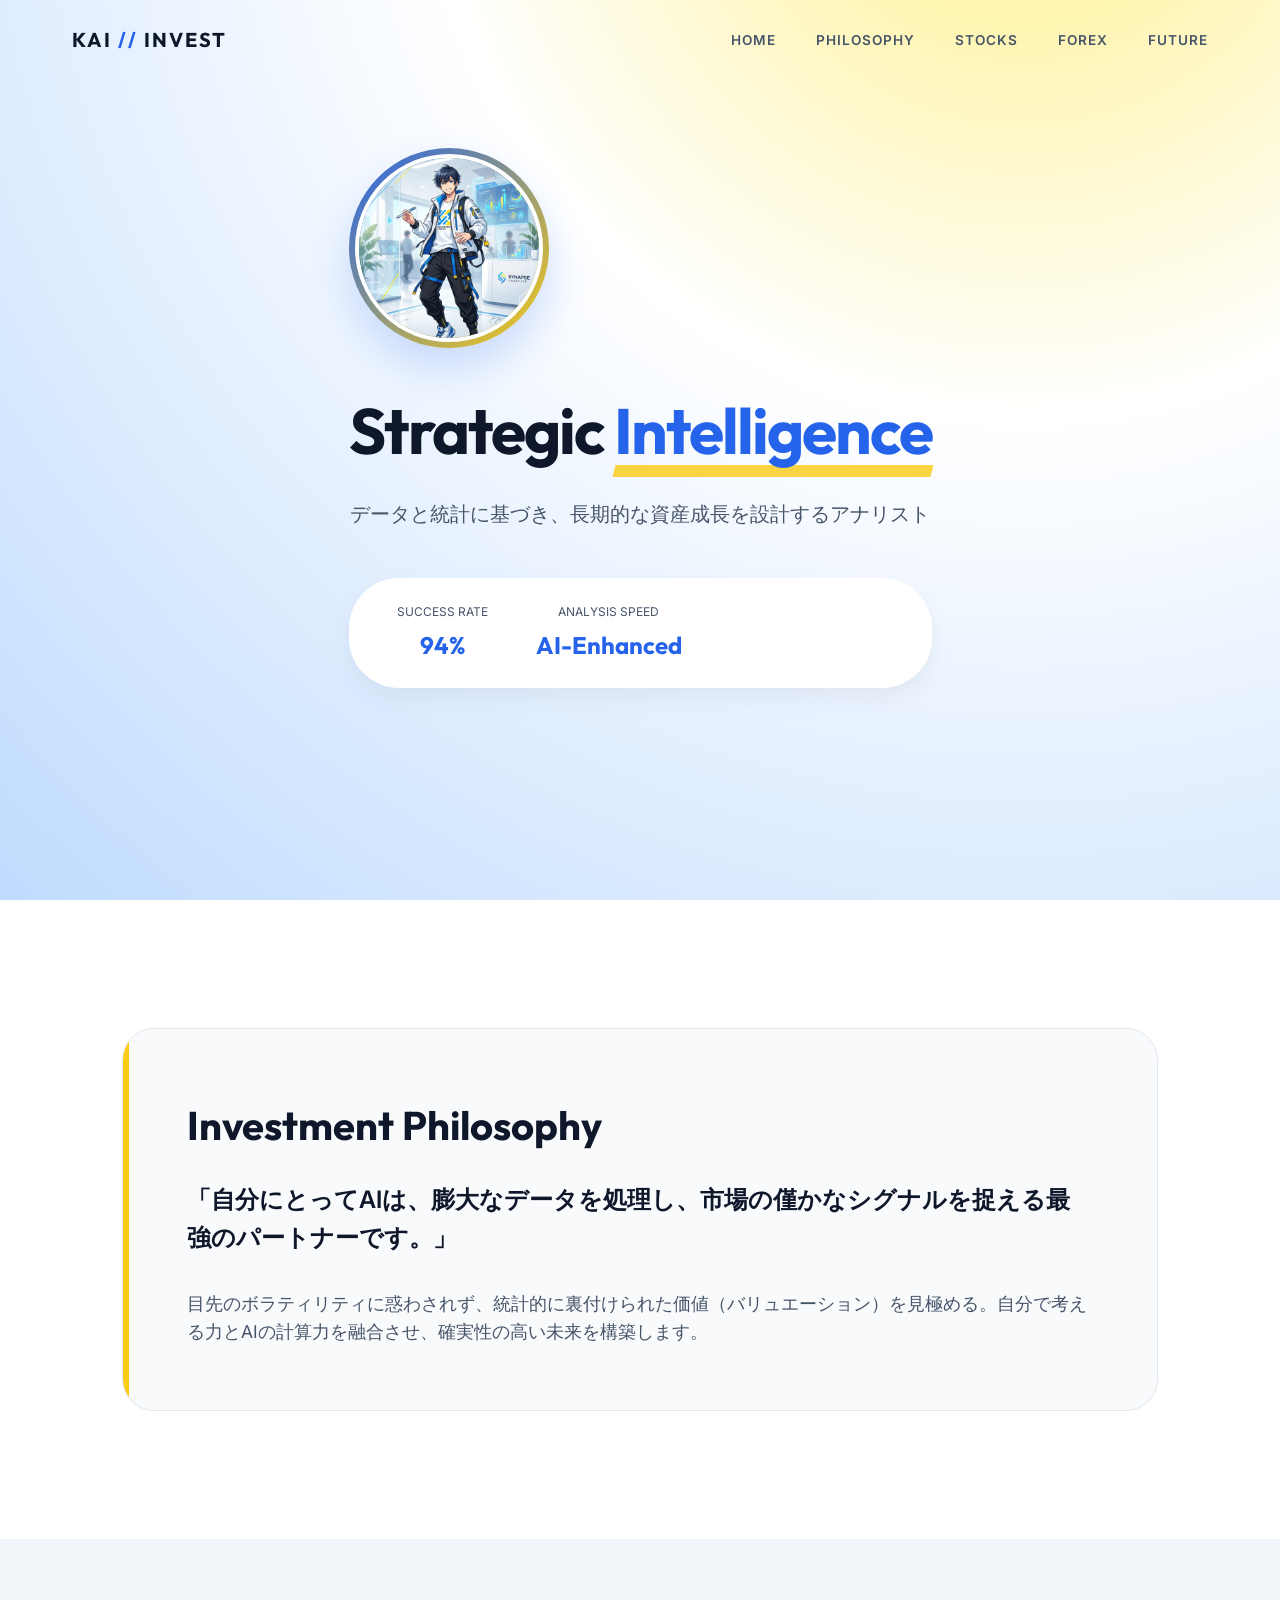
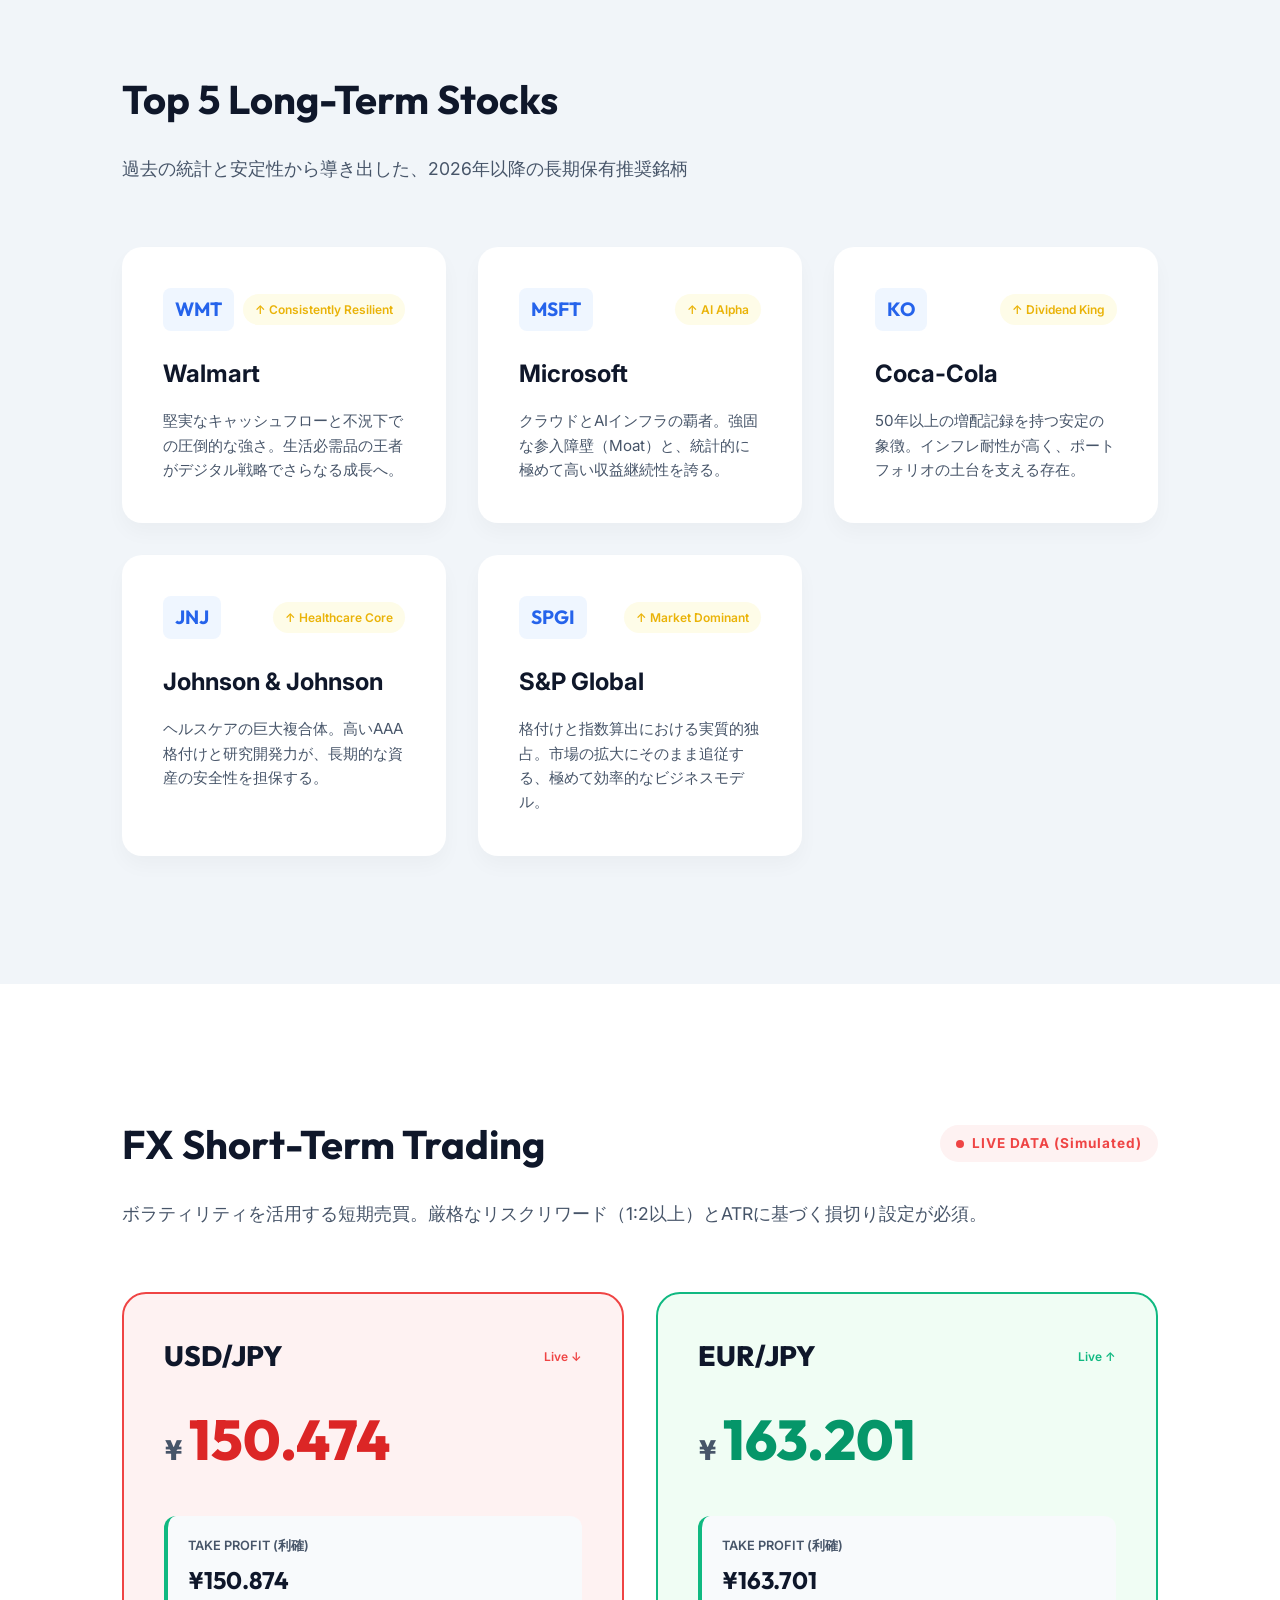
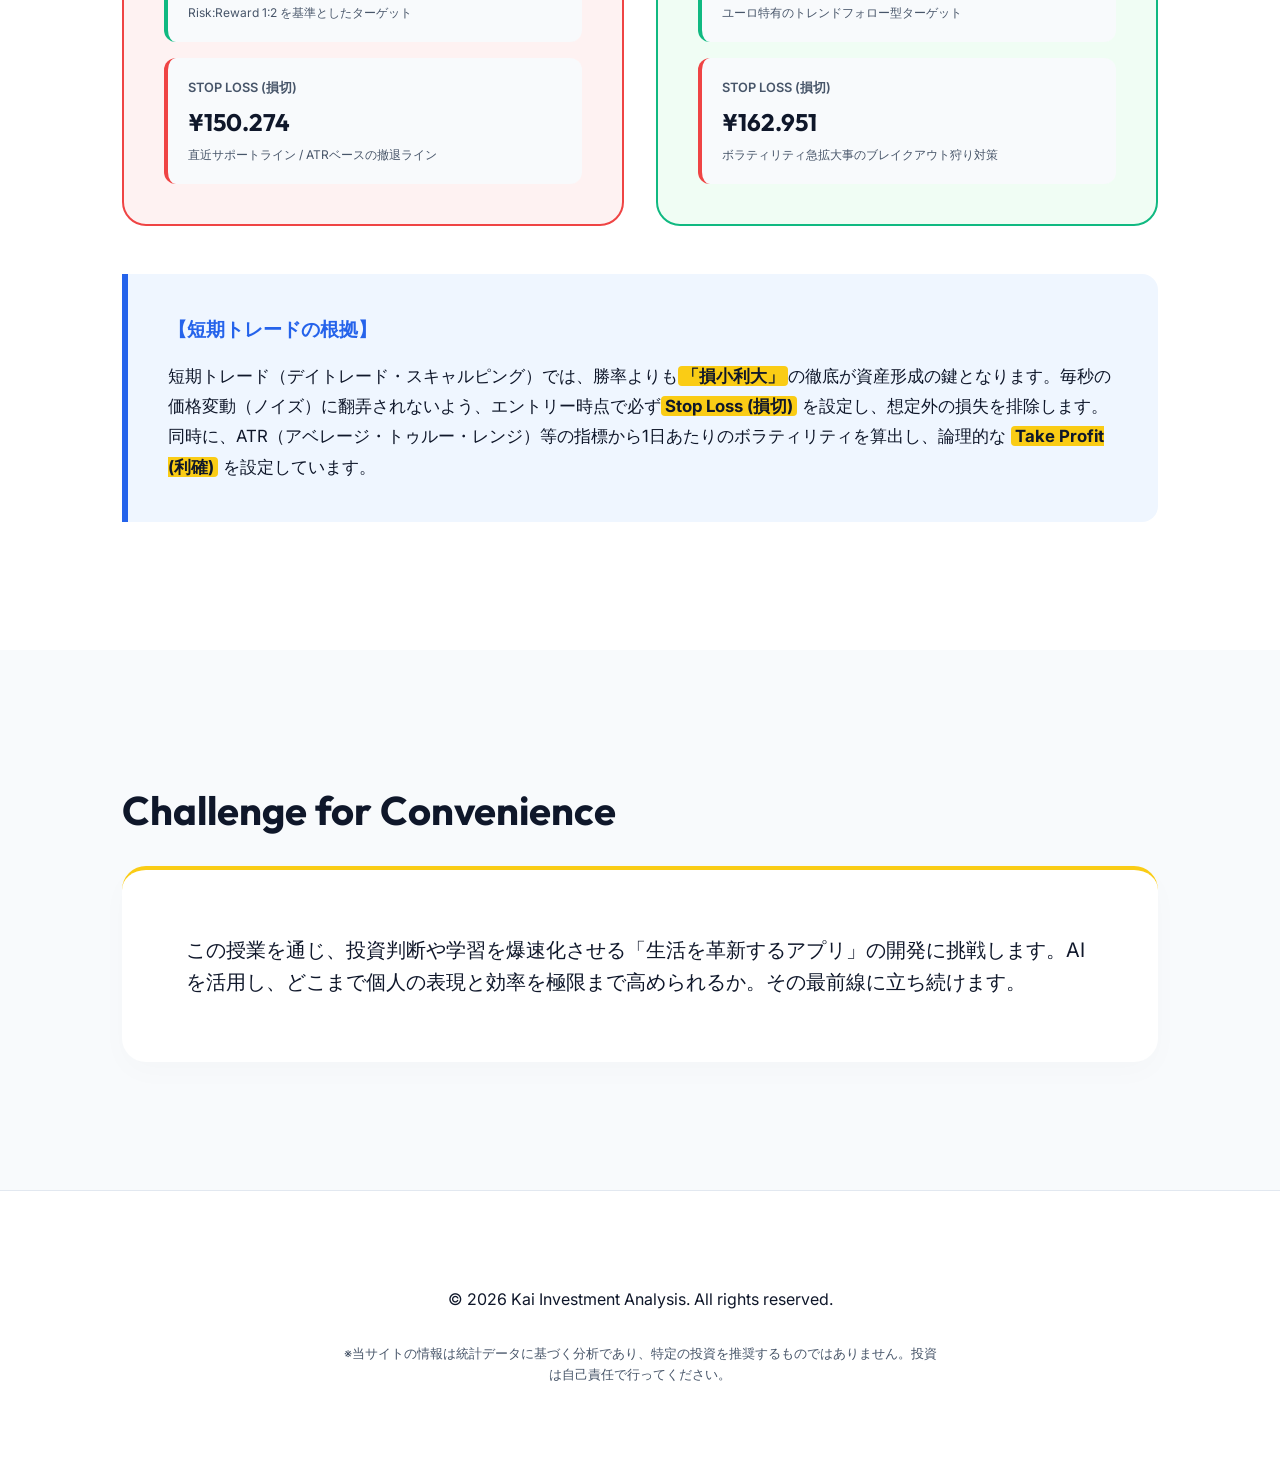
==== commit ec43a670: "style: Creative Theme Redesign (White/Blue/Yellow)" ====
--- a/index.html
+++ b/index.html
@@ -29,7 +29,7 @@
         <section id="hero" class="hero">
             <div class="hero-content reveal">
                 <div class="avatar-container">
-                    <img src="assets/investor_avatar.png" alt="Kai's Avatar" id="avatar">
+                    <img src="assets/creative_avatar.png" alt="Kai's Avatar" id="avatar">
                 </div>
                 <h1>Strategic <span class="highlight">Intelligence</span></h1>
                 <p class="tagline">データと統計に基づき、長期的な資産成長を設計するアナリスト</p>
--- a/style.css
+++ b/style.css
@@ -1,12 +1,13 @@
 :root {
-    --bg-color: #0f172a; /* Slate Navy */
-    --card-bg: #1e293b;
-    --accent-color: #10b981; /* Emerald */
-    --highlight-color: #f59e0b; /* Amber/Gold */
-    --text-primary: #f8fafc;
-    --text-secondary: #94a3b8;
-    --glass-bg: rgba(30, 41, 59, 0.7);
+    --bg-color: #ffffff; /* Bright White */
+    --card-bg: #f8fafc; /* Very light cool grey */
+    --accent-color: #2563eb; /* Vivid Blue */
+    --highlight-color: #facc15; /* Energetic Yellow */
+    --text-primary: #0f172a; /* Slate Dark */
+    --text-secondary: #475569; /* Slate Gray */
+    --glass-bg: rgba(255, 255, 255, 0.85); /* Light glass */
     --transition-easing: cubic-bezier(0.16, 1, 0.3, 1);
+    --border-color: #e2e8f0;
 }
 
 * {
@@ -46,8 +47,9 @@
 header.scrolled {
     background: var(--glass-bg);
     backdrop-filter: blur(16px);
-    border-bottom: 1px solid rgba(255, 255, 255, 0.05);
+    border-bottom: 1px solid var(--border-color);
     padding: 1rem 0;
+    box-shadow: 0 4px 6px -1px rgba(0, 0, 0, 0.05);
 }
 
 nav {
@@ -67,7 +69,7 @@
     font-family: 'Outfit';
 }
 
-.dim { color: var(--text-secondary); }
+.dim { color: var(--accent-color); }
 
 .nav-links {
     display: flex;
@@ -82,7 +84,7 @@
     text-decoration: none;
     color: var(--text-secondary);
     font-size: 0.85rem;
-    font-weight: 500;
+    font-weight: 600;
     text-transform: uppercase;
     letter-spacing: 1px;
     transition: color 0.3s;
@@ -100,7 +102,7 @@
     justify-content: center;
     align-items: center;
     text-align: center;
-    background: radial-gradient(circle at 50% 50%, #1e293b 0%, #0f172a 100%);
+    background: radial-gradient(circle at 80% -20%, #fef08a 0%, #ffffff 40%, #bfdbfe 100%);
     position: relative;
     padding-top: 4rem;
 }
@@ -112,6 +114,7 @@
     border-radius: 50%;
     padding: 6px;
     background: linear-gradient(135deg, var(--accent-color), var(--highlight-color));
+    box-shadow: 0 20px 40px rgba(37, 99, 235, 0.2);
 }
 
 #avatar {
@@ -132,6 +135,21 @@
 
 .highlight {
     color: var(--accent-color);
+    position: relative;
+    display: inline-block;
+}
+
+.highlight::after {
+    content: '';
+    position: absolute;
+    bottom: 5px;
+    left: 0;
+    width: 100%;
+    height: 12px;
+    background-color: var(--highlight-color);
+    z-index: -1;
+    transform: skewX(-15deg);
+    opacity: 0.8;
 }
 
 .tagline {
@@ -144,6 +162,10 @@
     display: flex;
     gap: 3rem;
     margin-top: 3rem;
+    background: var(--bg-color);
+    padding: 1.5rem 3rem;
+    border-radius: 50px;
+    box-shadow: 0 10px 25px rgba(0,0,0,0.05);
 }
 
 .stat-item span {
@@ -151,17 +173,18 @@
     font-size: 0.75rem;
     text-transform: uppercase;
     color: var(--text-secondary);
-    margin-bottom: 0.5rem;
+    margin-bottom: 0.25rem;
 }
 
 .stat-item strong {
     font-size: 1.5rem;
     color: var(--accent-color);
+    font-family: 'Outfit';
 }
 
 /* Sections */
 section {
-    padding: 10rem 0;
+    padding: 8rem 0;
 }
 
 .section-title {
@@ -169,6 +192,7 @@
     margin-bottom: 1.5rem;
     font-weight: 700;
     font-family: 'Outfit';
+    color: var(--text-primary);
 }
 
 .subtitle {
@@ -181,14 +205,27 @@
 .philosophy .box {
     background: var(--card-bg);
     padding: 4rem;
-    border-radius: 24px;
-    border: 1px solid rgba(255, 255, 255, 0.05);
+    border-radius: 32px;
+    border: 1px solid var(--border-color);
+    position: relative;
+    overflow: hidden;
+}
+
+.philosophy .box::before {
+    content: '';
+    position: absolute;
+    top: 0;
+    left: 0;
+    width: 6px;
+    height: 100%;
+    background: var(--highlight-color);
 }
 
 .intro-p {
     font-size: 1.5rem;
     margin-bottom: 2rem;
     color: var(--text-primary);
+    font-weight: 600;
 }
 
 .detail-p {
@@ -197,6 +234,10 @@
 }
 
 /* Stocks Grid */
+.stocks {
+    background-color: #f1f5f9;
+}
+
 .stocks-grid {
     display: grid;
     grid-template-columns: repeat(auto-fit, minmax(320px, 1fr));
@@ -204,16 +245,18 @@
 }
 
 .stock-card {
-    background: var(--card-bg);
+    background: var(--bg-color);
     padding: 2.5rem;
     border-radius: 20px;
-    border: 1px solid rgba(255, 255, 255, 0.05);
-    transition: transform 0.3s var(--transition-easing), border-color 0.3s;
+    border: 1px solid transparent;
+    transition: transform 0.3s var(--transition-easing), border-color 0.3s, box-shadow 0.3s;
+    box-shadow: 0 10px 20px rgba(0,0,0,0.03);
 }
 
 .stock-card:hover {
     transform: translateY(-8px);
-    border-color: var(--accent-color);
+    border-color: var(--highlight-color);
+    box-shadow: 0 20px 40px rgba(250, 204, 21, 0.15);
 }
 
 .stock-header {
@@ -226,21 +269,26 @@
 .ticker {
     font-family: 'Outfit';
     font-weight: 700;
-    color: var(--highlight-color);
+    color: var(--accent-color);
     font-size: 1.2rem;
+    background: #eff6ff;
+    padding: 6px 12px;
+    border-radius: 8px;
 }
 
 .trend {
     font-size: 0.75rem;
-    color: var(--accent-color);
-    background: rgba(16, 185, 129, 0.1);
-    padding: 4px 10px;
+    font-weight: 600;
+    color: #eab308;
+    background: #fefce8;
+    padding: 6px 12px;
     border-radius: 99px;
 }
 
 .stock-card h3 {
     margin-bottom: 1rem;
     font-size: 1.5rem;
+    color: var(--text-primary);
 }
 
 .stock-card p {
@@ -250,7 +298,7 @@
 
 /* Forex Section */
 .forex {
-    background-color: #0d1323; /* slightly darker to distinguish */
+    background-color: var(--bg-color);
 }
 
 .section-header {
@@ -272,9 +320,9 @@
     gap: 8px;
     font-size: 0.85rem;
     font-weight: 700;
-    color: #ef4444; /* red for live */
-    background: rgba(239, 68, 68, 0.1);
-    padding: 6px 14px;
+    color: #ef4444; 
+    background: #fef2f2;
+    padding: 8px 16px;
     border-radius: 20px;
     letter-spacing: 1px;
 }
@@ -284,13 +332,12 @@
     height: 8px;
     background-color: #ef4444;
     border-radius: 50%;
-    animation: blink 1s infinite;
+    animation: blink 1s infinite alternate;
 }
 
 @keyframes blink {
-    0% { opacity: 1; }
-    50% { opacity: 0; }
-    100% { opacity: 1; }
+    0% { opacity: 1; transform: scale(1); }
+    100% { opacity: 0.4; transform: scale(0.8); }
 }
 
 .fx-grid {
@@ -303,18 +350,20 @@
 .fx-card {
     text-decoration: none;
     display: block;
-    background: var(--card-bg);
-    padding: 2rem;
-    border-radius: 16px;
-    border: 1px solid rgba(255, 255, 255, 0.05);
-    transition: transform 0.3s var(--transition-easing), border-color 0.3s, box-shadow 0.3s;
+    background: #ffffff;
+    padding: 2.5rem;
+    border-radius: 24px;
+    border: 2px solid var(--border-color);
+    transition: all 0.3s var(--transition-easing);
     cursor: pointer;
+    position: relative;
+    overflow: hidden;
 }
 
 .fx-card:hover {
     transform: translateY(-5px);
     border-color: var(--accent-color);
-    box-shadow: 0 10px 30px rgba(16, 185, 129, 0.1);
+    box-shadow: 0 20px 40px rgba(37, 99, 235, 0.1);
 }
 
 .fx-header {
@@ -325,36 +374,39 @@
 }
 
 .fx-header .pair {
-    font-size: 1.5rem;
-    font-weight: 700;
+    font-size: 1.75rem;
+    font-weight: 800;
     color: var(--text-primary);
     font-family: 'Outfit';
 }
 
 .fx-header .status {
     font-size: 0.75rem;
+    font-weight: 600;
     color: var(--text-secondary);
 }
 
 .price-display {
-    font-size: 3rem;
-    font-weight: 700;
+    font-size: 3.5rem;
+    font-weight: 800;
     font-family: 'Outfit';
     color: var(--text-primary);
     margin-bottom: 2rem;
     display: flex;
     align-items: baseline;
-    gap: 4px;
+    gap: 6px;
     transition: color 0.3s;
 }
 
 .price-display .currency-symbol {
-    font-size: 1.5rem;
-    color: var(--text-secondary);
-}
-
-.fx-card.tick-up .price-display { color: #10b981; }
-.fx-card.tick-down .price-display { color: #ef4444; }
+    font-size: 1.75rem;
+    color: var(--text-secondary);
+}
+
+.fx-card.tick-up { border-color: #10b981; background-color: #f0fdf4; }
+.fx-card.tick-down { border-color: #ef4444; background-color: #fef2f2; }
+.fx-card.tick-up .price-display { color: #059669; }
+.fx-card.tick-down .price-display { color: #dc2626; }
 
 .trade-levels {
     display: flex;
@@ -363,24 +415,25 @@
 }
 
 .level {
-    background: rgba(0, 0, 0, 0.2);
-    padding: 1rem;
+    background: var(--card-bg);
+    padding: 1.25rem;
     border-radius: 12px;
     display: flex;
     flex-direction: column;
 }
 
-.level.tp { border-left: 3px solid #10b981; }
-.level.sl { border-left: 3px solid #ef4444; }
+.level.tp { border-left: 4px solid #10b981; }
+.level.sl { border-left: 4px solid #ef4444; }
 
 .level span {
     font-size: 0.8rem;
     color: var(--text-secondary);
     text-transform: uppercase;
+    font-weight: 600;
 }
 
 .level strong {
-    font-size: 1.25rem;
+    font-size: 1.5rem;
     color: var(--text-primary);
     font-family: 'Outfit';
     margin: 4px 0;
@@ -392,10 +445,11 @@
 }
 
 .rationale-box {
-    background: rgba(16, 185, 129, 0.05);
-    border: 1px solid rgba(16, 185, 129, 0.2);
-    padding: 2rem;
-    border-radius: 16px;
+    background: #eff6ff; /* light blue */
+    border: none;
+    border-left: 6px solid var(--accent-color);
+    padding: 2.5rem;
+    border-radius: 0 16px 16px 0;
 }
 
 .rationale-box h3 {
@@ -405,24 +459,41 @@
 }
 
 .rationale-box p {
-    color: var(--text-secondary);
-    font-size: 1rem;
+    color: var(--text-primary);
+    font-size: 1.05rem;
     line-height: 1.8;
 }
 
 .rationale-box strong {
-    color: var(--text-primary);
+    background: var(--highlight-color);
+    padding: 0 4px;
+    border-radius: 4px;
+}
+
+/* Future Vision Section */
+.vision {
+    background-color: var(--card-bg);
+}
+
+.vision-content {
+    background: var(--bg-color);
+    padding: 4rem;
+    border-radius: 24px;
+    box-shadow: 0 10px 30px rgba(0,0,0,0.02);
+    font-size: 1.25rem;
+    border-top: 4px solid var(--highlight-color);
 }
 
 /* Footer */
 footer {
     padding: 6rem 0;
-    background: #080e1a;
+    background: var(--bg-color);
+    border-top: 1px solid var(--border-color);
     text-align: center;
 }
 
 .disclaimer {
-    font-size: 0.7rem;
+    font-size: 0.8rem;
     color: var(--text-secondary);
     margin-top: 2rem;
     max-width: 600px;
@@ -451,5 +522,6 @@
     h1 { font-size: 2.5rem; }
     .nav-links { display: none; }
     .hero { height: auto; padding: 10rem 0 6rem; }
-    .stats-ribbon { flex-direction: column; gap: 1.5rem; }
-}
+    .stats-ribbon { flex-direction: column; gap: 1.5rem; padding: 1.5rem; border-radius: 20px;}
+    .price-display { font-size: 2.5rem; }
+}
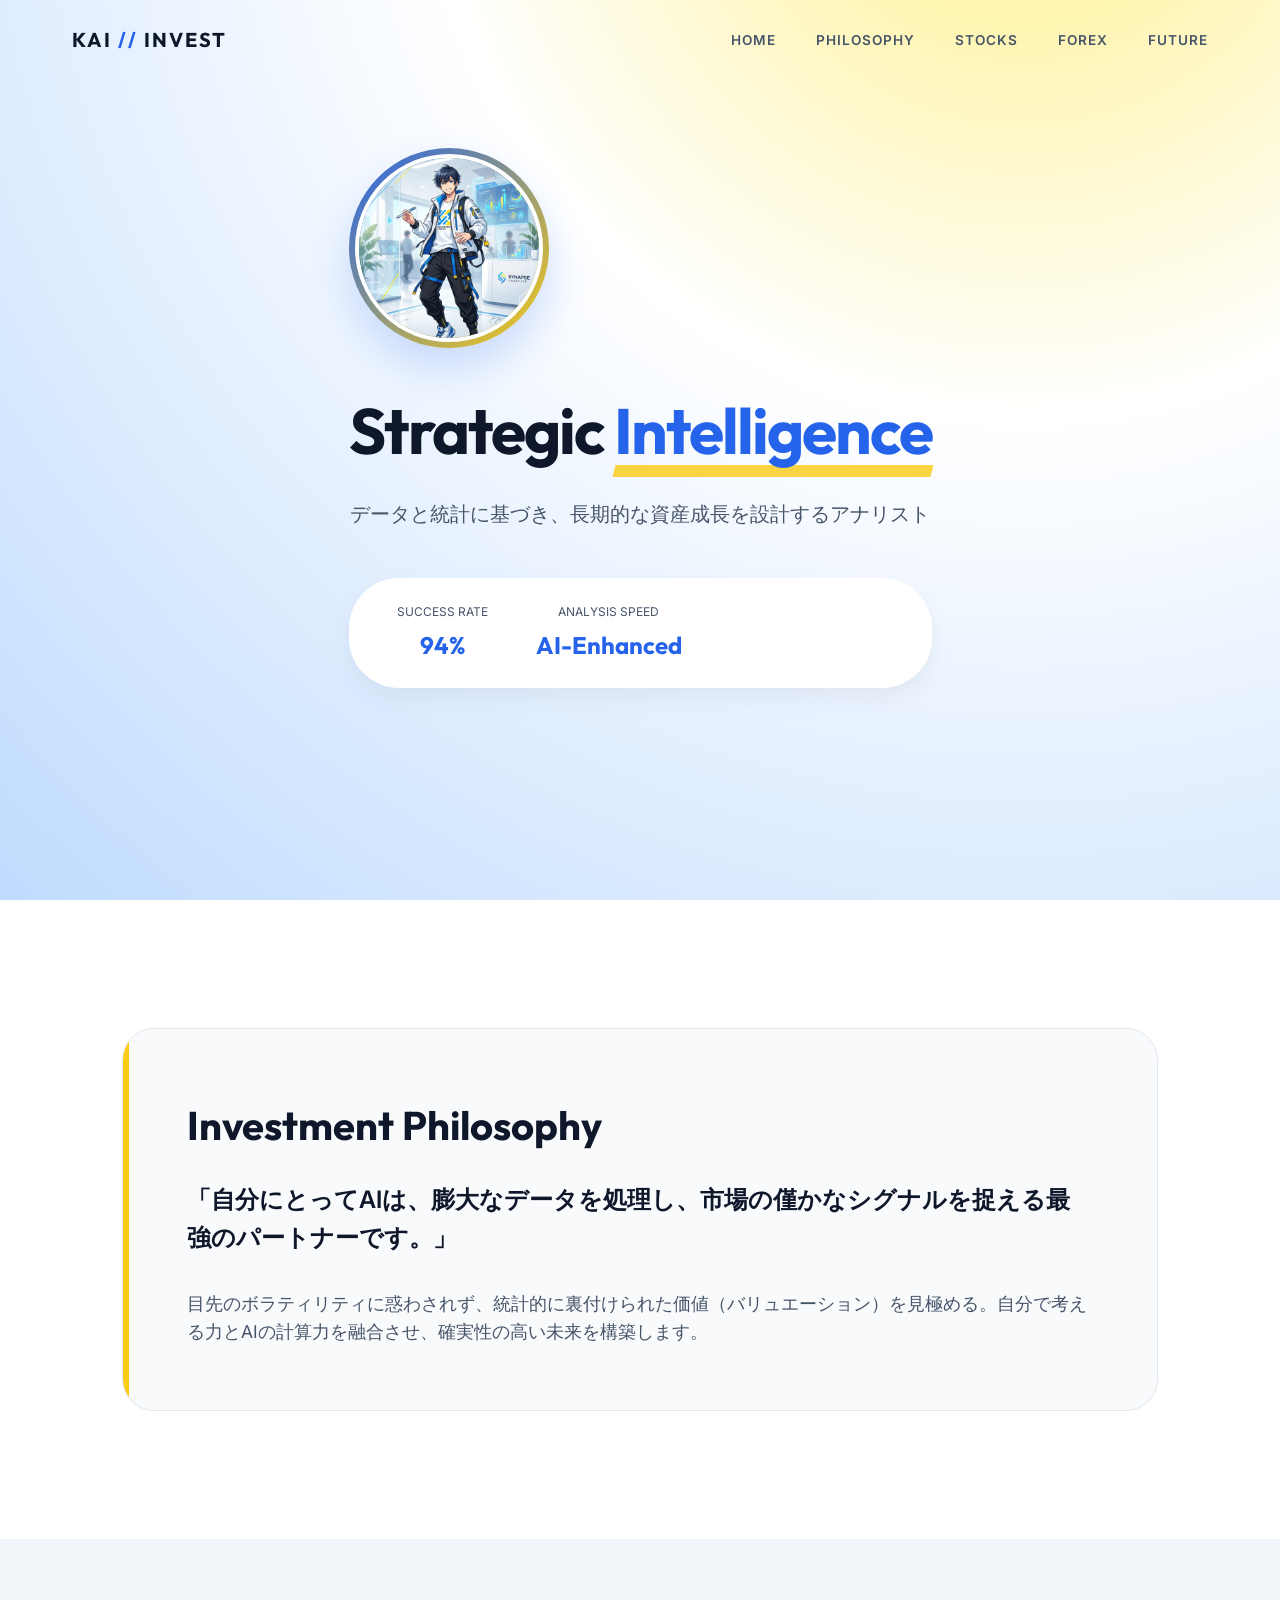
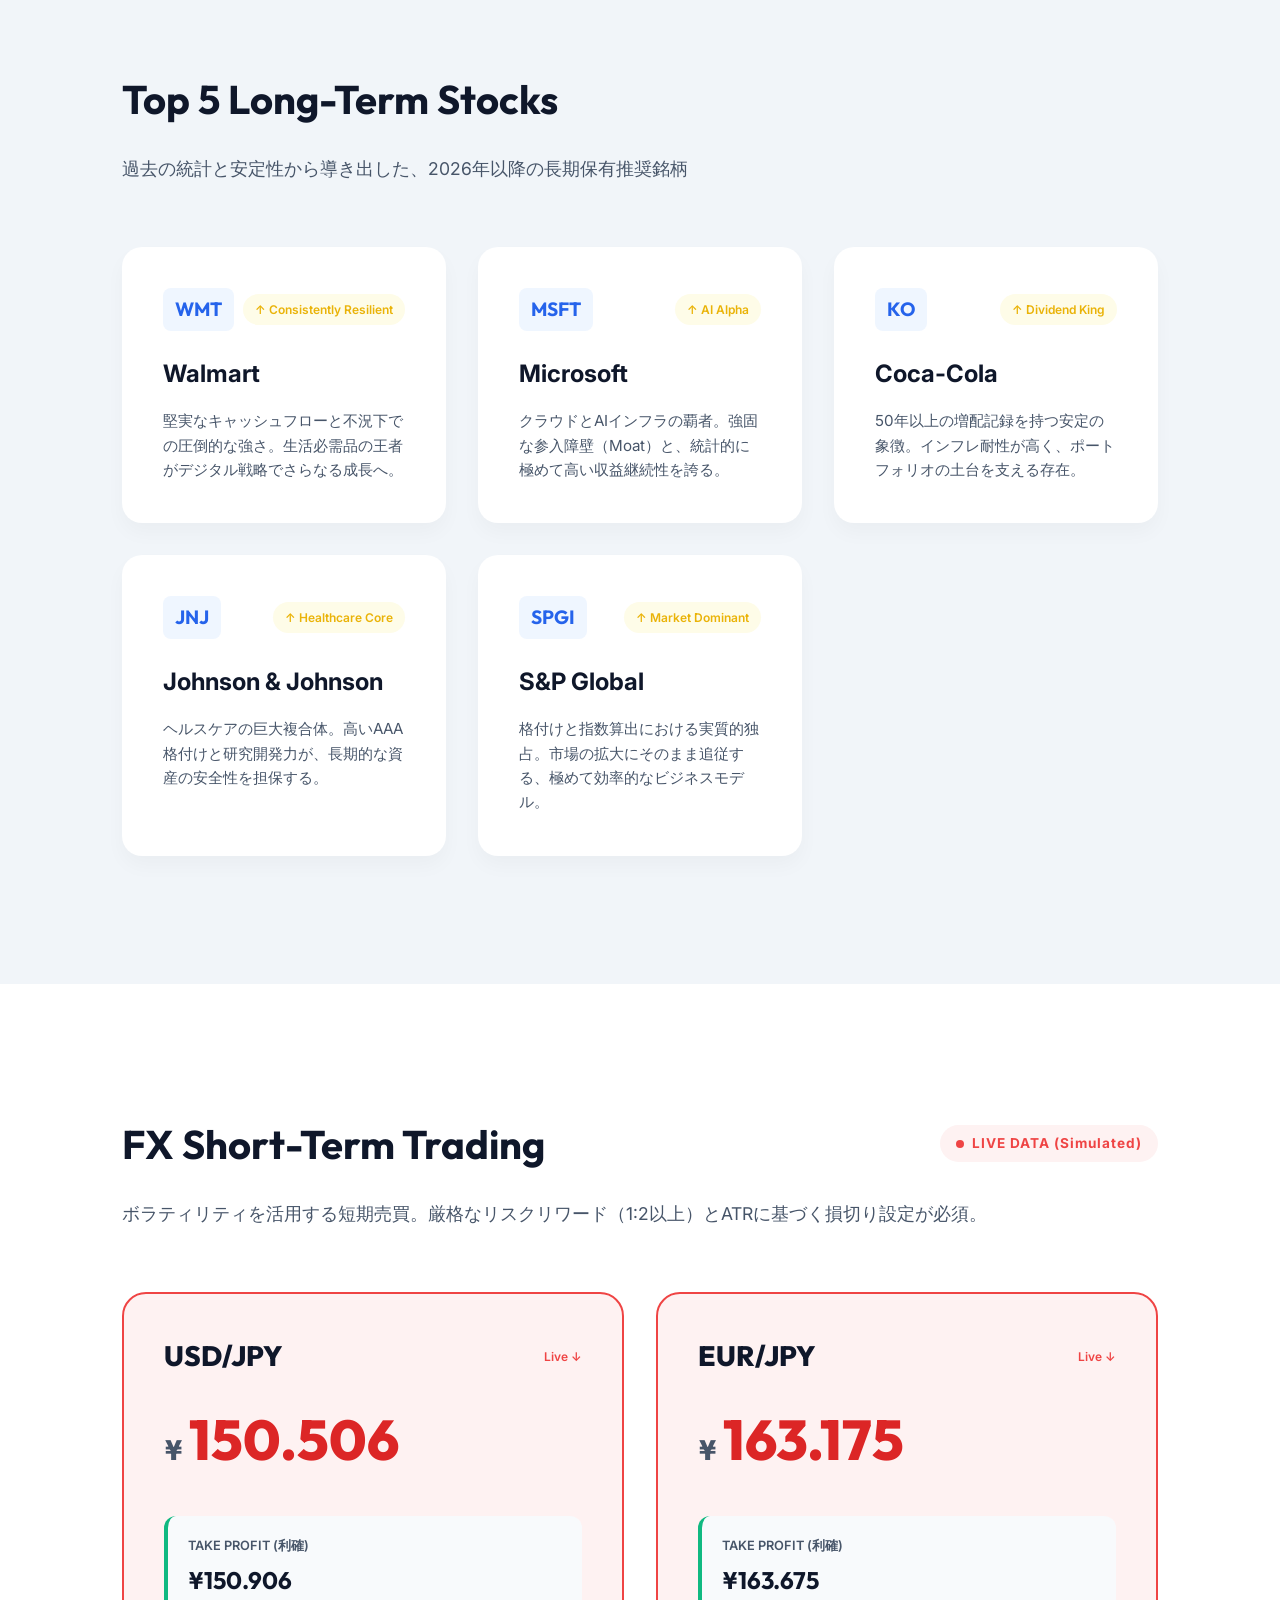
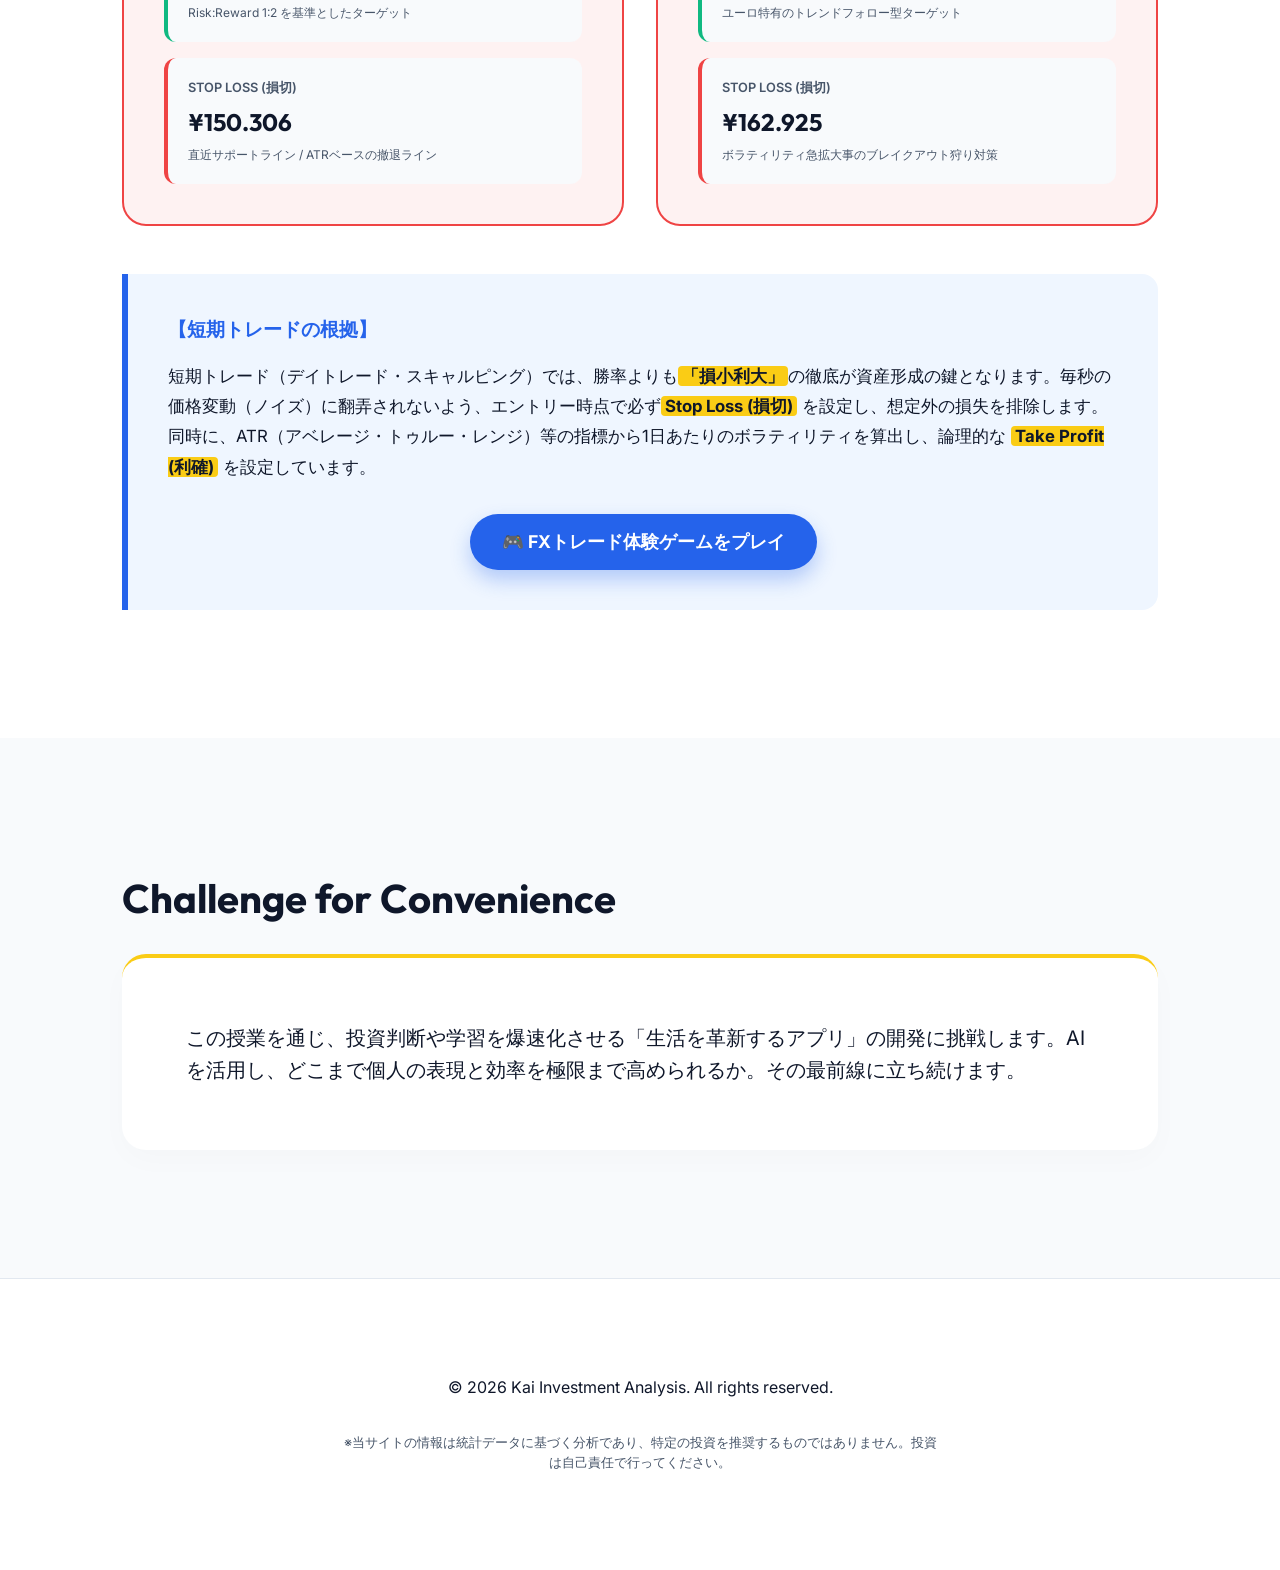
==== commit c44bd6ba: "feat: Add playable FX trading simulator game" ====
--- a/index.html
+++ b/index.html
@@ -169,6 +169,10 @@
                 <div class="rationale-box reveal delay-3">
                     <h3>【短期トレードの根拠】</h3>
                     <p>短期トレード（デイトレード・スキャルピング）では、勝率よりも<strong>「損小利大」</strong>の徹底が資産形成の鍵となります。毎秒の価格変動（ノイズ）に翻弄されないよう、エントリー時点で必ず<strong>Stop Loss (損切)</strong> を設定し、想定外の損失を排除します。同時に、ATR（アベレージ・トゥルー・レンジ）等の指標から1日あたりのボラティリティを算出し、論理的な <strong>Take Profit (利確)</strong> を設定しています。</p>
+                    
+                    <div style="margin-top: 2rem; text-align: center;">
+                        <a href="./fx-game/index.html" style="display: inline-block; background-color: var(--accent-color); color: white; font-weight: bold; padding: 14px 32px; border-radius: 30px; text-decoration: none; font-size: 1.1rem; transition: transform 0.2s, box-shadow 0.2s; box-shadow: 0 10px 20px rgba(37, 99, 235, 0.3);" onmouseover="this.style.transform='translateY(-3px)'; this.style.boxShadow='0 15px 25px rgba(37, 99, 235, 0.4)'" onmouseout="this.style.transform='none'; this.style.boxShadow='0 10px 20px rgba(37, 99, 235, 0.3)'">🎮 FXトレード体験ゲームをプレイ</a>
+                    </div>
                 </div>
             </div>
         </section>
